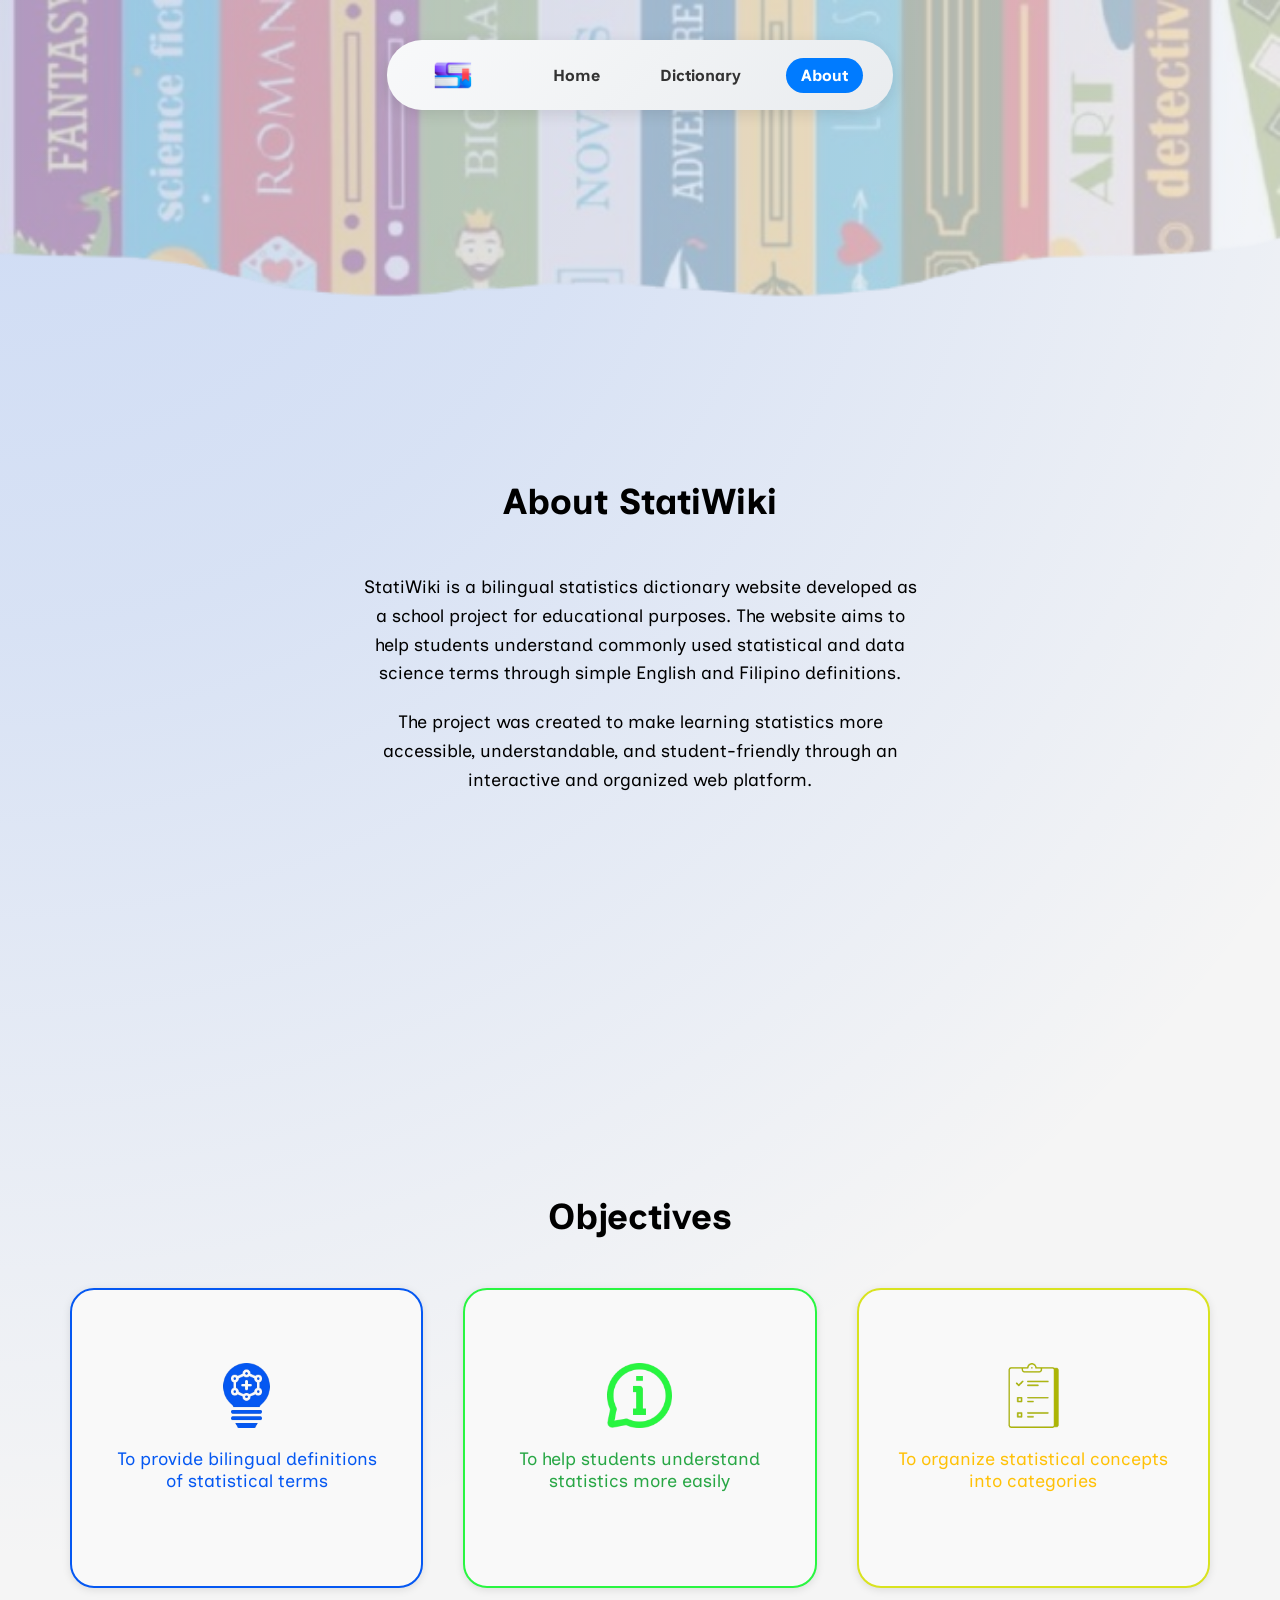
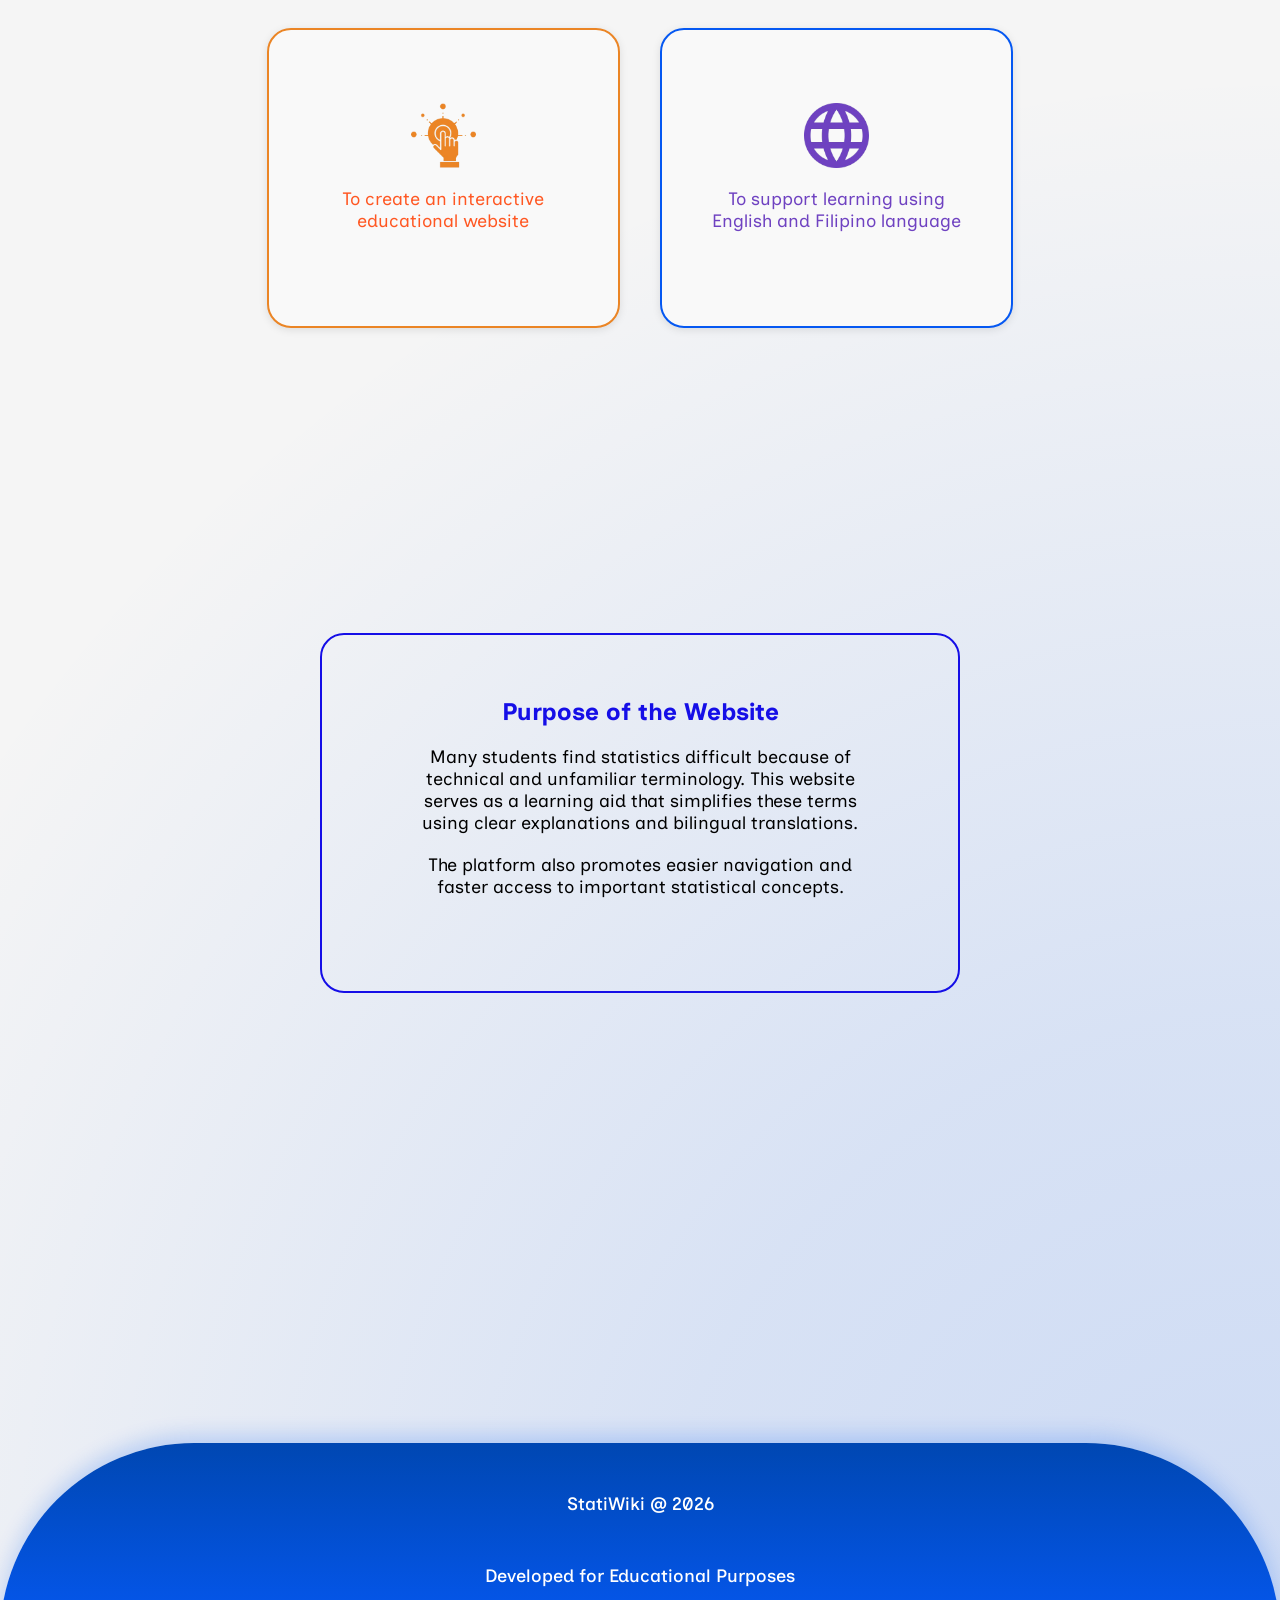
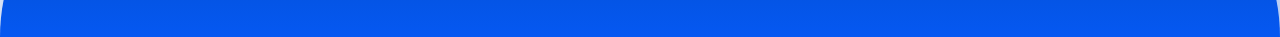
==== html/about.html @ cc62c798 "Update about page and home title to reflect 'StatiWiki'" ====
<!DOCTYPE html>
<html lang="en">
<head>
    <meta charset="UTF-8">
    <meta name="viewport" content="width=device-width, initial-scale=1.0">
    <title>Demo</title>
    <link rel="stylesheet" href="/css/style.css">
    <link href="https://fonts.googleapis.com/css2?family=Inclusive-sans:wght@300;400;500;600;700&display=swap" rel="stylesheet">
</head>
<body>
    <nav class="navbar">
        <img src="/images/logo.png" alt="Logo">

        <a href="home.html">Home</a>
        <a href="dictionary.html">Dictionary</a>
        <a href="about.html" class="active">About</a>
    </nav>
    
    <img id="books-bg" src="/images/books-bg.png" alt="bookdesign">
    <div class="about-demo">
        <h2>About StatiWiki</h2>
        <p>StatiWiki is a bilingual statistics dictionary website developed as a school project for educational purposes. The website aims to help students understand commonly used statistical and data science terms through simple English and Filipino definitions.</p>
        <p>The project was created to make learning statistics more accessible, understandable, and student-friendly through an interactive and organized web platform.</p>
    </div>
    <div class="objectives">
        <h2>Objectives</h2>
        <div class="containers">
            <div class="obj-cards" id="blue-card">
                <img src="/images/icons/icon1.png" alt="icon">
                <p>To provide bilingual definitions of statistical terms</p>
            </div>
            <div class="obj-cards" id="green-card">
                <img src="/images/icons/icon2.png" alt="icon">
                <p>To help students understand statistics more easily</p>
            </div>
            <div class="obj-cards" id="yellow-card">
                <img src="/images/icons/icon3.png" alt="icon">
                <p>To organize statistical concepts into categories</p>
            </div>
            <div class="obj-cards" id="orange-card">
                <img src="/images/icons/icon4.png" alt="icon">
                <p>To create an interactive educational website</p>
            </div>
            <div class="obj-cards" id="purple-card">
                <img src="/images/icons/icon5.png" alt="icon">
                <p>To support learning using English and Filipino language</p>
            </div>
        </div>
    </div>

    <div class="purpose-card">
        <h2>Purpose of the Website</h2>
        <p>Many students find statistics difficult because of <br>
           technical and unfamiliar terminology. This website <br>
           serves as a learning aid that simplifies these terms <br>
           using clear explanations and bilingual translations.</p>
        <p id="paragraph">The platform also promotes easier navigation and <br>
            faster access to important statistical concepts.</p>
    </div>

    <footer class="footer"> 
        <p>StatiWiki @ 2026</p>
        <p>Developed for Educational Purposes</p>
    </footer>
</body>
</html>
---- css/style.css ----
/* General Styles */
* {
  margin: 0;
  padding: 0;
  box-sizing: border-box;
}

body {
  font-family: 'Inclusive-sans', sans-serif;
  background-color: #f5f5f5;
  color: #333;
  min-height: 86vh;
  background-image:
      radial-gradient(circle at top left,
            rgba(5, 88, 242, 0.17) 0%,
            rgba(5, 88, 242, 0.12) 18%,
            transparent 45%),

      radial-gradient(circle at bottom right,
            rgba(5, 88, 242, 0.17) 0%,
            rgba(5, 88, 242, 0.12) 18%,
            transparent 45%);
  background-size: cover;
  background-repeat: no-repeat;
  background-position: center;
}

/* Scrollbar Styling */
::-webkit-scrollbar {
  width: 10px;
}

::-webkit-scrollbar-track {
  background: #f1f1f1;
}

::-webkit-scrollbar-thumb {
  background: linear-gradient(180deg, #0558F2 0%, #0047B2 100%);
  border-radius: 10px;
  transition: background 0.3s ease;
}

::-webkit-scrollbar-thumb:hover {
  background: linear-gradient(180deg, #0047B2 0%, #003399 100%);
}

/* Navigation */

/* Header */
h1 {
  text-align: center;
  margin: 30px 0;
  margin-top: 17vh;
  color: #333;
}

/* Filter Area */
.filterarea {
  display: flex;
  gap: 10px;
  justify-content: center;
  margin: 20px;
  flex-wrap: wrap;
}

.filterarea select,
.filterarea input {
  padding: 14px 18px;
  border: 1px solid #ddd;
  border-radius: 24px;
  border-color: #007bff;
  font-size: 16px;
  width: 250px;
  transition: all 0.3s ease;
}

.filterarea input:focus,
.filterarea select:focus {
  outline: none;
  border-color: #007bff;
  box-shadow: 0 0 0 3px rgba(0, 123, 255, 0.25);
}

.filterarea select {
  appearance: none;
  background-image: url("data:image/svg+xml;charset=UTF-8,%3csvg xmlns='http://www.w3.org/2000/svg' viewBox='0 0 24 24' fill='none' stroke='%23007bff' stroke-width='2'%3e%3cpolyline points='6 9 12 15 18 9'%3e%3c/polyline%3e%3c/svg%3e");
  background-repeat: no-repeat;
  background-position: right 12px center;
  background-size: 16px;
  padding-right: 38px;
}

.filterarea select option {
  padding: 10px 15px;
  margin: 5px 0;
  background-color: white;
  color: #333;
  font-size: 16px;
  border: none;
}

.filterarea select option:checked {
  background: linear-gradient(#007bff, #007bff);
  background-color: #007bff;
  color: white;
  font-weight: 600;
}

.filterarea input.search {
  width: 250px;
}

/* Dictionary Container */
#dictionary-container {
  display: grid;
  grid-template-columns: repeat(auto-fill, minmax(250px, 1fr));
  gap: 20px;
  padding: 30px;
  max-width: 1200px;
  margin: 0 auto;
}

/* Card Styles */
.card {
  background-color: rgba(37, 100, 235, 0.2);
  padding: 35px;
  border-radius: 24px;
  box-shadow: 0 2px 8px rgba(0, 0, 0, 0.1);
  text-decoration: none;
  color: inherit;
  transition: transform 0.3s, box-shadow 0.3s;
  cursor: pointer;
}

.card:hover {
  transform: translateY(-5px);
  border-color: #007bff;
  box-shadow: 0 4px 12px rgba(5, 88, 242, 0.763);
}

.card h2 {
  color: #0a53f1;
  font-size: 18px;
  margin-bottom: 10px;
}

.card p {
  color: #000000;
  font-size: 14px;
  font-style: italic;
}

/* Pagination */
#pagination-container {
  display: flex;
  justify-content: center;
  padding: 0 20px;
}

.pagination {
  display: flex;
  gap: 8px;
  flex-wrap: wrap;
  justify-content: center;
  margin: 40px 0;
}

.pagination button {
  padding: 12px 16px;
  border: 2px solid #0558F2;
  background-color: white;
  color: #0558F2;
  border-radius: 100px;
  cursor: pointer;
  font-size: 15px;
  font-weight: 600;
  transition: all 0.3s ease;
  min-width: 44px;
  text-align: center;
  box-shadow: 0 2px 4px rgba(5, 88, 242, 0.1);
}

.pagination button:hover:not(:disabled) {
  background: linear-gradient(135deg, #0558F2 0%, #0047B2 100%);
  color: white;
  border-color: #0047B2;
  transform: translateY(-2px);
  box-shadow: 0 4px 12px rgba(5, 88, 242, 0.3);
}

.pagination button:disabled {
  color: #ccc;
  cursor: not-allowed;
  background-color: #f0f0f0;
  border-color: #ddd;
  box-shadow: none;
}

.pagination button.active {
  background: linear-gradient(135deg, #0558F2 0%, #0047B2 100%);
  color: white;
  border-color: #0047B2;
  font-weight: 700;
  box-shadow: 0 6px 16px rgba(5, 88, 242, 0.4);
}

/* Details Container */

#detail-container {
  max-width: 800px;
  margin: 30px auto;
  padding: 30px;
  background-color: white;
  border-radius: 18px;
  box-shadow: 0 2px 8px rgba(0, 0, 0, 0.1);
  border: 1px solid rgba(5, 88, 242, 0.1);
  transition: all 0.3s ease;
  margin-top: 17vh;
}

#detail-container:hover {
  box-shadow: 0 8px 24px rgba(0, 0, 0, 0.12);
  border-color: rgb(5, 88, 242);
}

#detail-container a {
    color: #070707;
    text-decoration: none;
    font-weight: 600;
    transition: all 0.3s;
    margin-bottom: 12px;
    display: inline-block;
}

#detail-container a:hover {
  color: #003d99;
  text-decoration: underline;
}

#detail-container h1 {
  color: #0558F2;
  margin-bottom: 10px;
  margin-top: 15px;
  font-size: 28px;
  font-weight: 700;
}

#detail-container #filipino {
  color: #666;
  font-size: 18px;
  margin-bottom: 20px;
  text-align: center;
  font-style: italic;
  padding: 12px;
  background-color: rgba(5, 88, 242, 0.05);
  border-radius: 12px;
}

#detail-container .category {
  display: inline-block;
  background: linear-gradient(135deg, rgba(5, 88, 242, 0.2) 0%, rgba(5, 88, 242, 0.1) 100%);
  color: #0558F2;
  padding: 12px 24px;
  border-radius: 20px;
  font-size: 14px;
  margin-bottom: 0px;
  margin-top: 24px;
  font-weight: 600;
  border: 1px solid rgba(5, 88, 242, 0.2);
  transition: all 0.3s ease;
}

#detail-container .category:hover {
  cursor: default;
  transform: translateY(-3px);
  background: linear-gradient(135deg, rgba(5, 88, 242, 0.3) 0%, rgba(5, 88, 242, 0.2) 100%);
  box-shadow: 0 4px 12px rgba(5, 88, 242, 0.15);
}

#detail-container section {
  margin: 30px 0;
  padding: 20px 0;
  border-bottom: 1px solid rgba(5, 88, 242, 0.1);
}

#detail-container section:last-child {
  border-bottom: none;
}

#detail-container section h3 {
  color: #0f0f0f;
  margin-bottom: 15px;
  font-size: 24px;
  font-weight: 700;
}

#detail-container section h3 .english {
  font-style: italic;
  color: #0b0b0b;
  font-size: 0.9em;
}

#detail-container section p,
#detail-container section li {
  line-height: 3.0;
  color: #000000;
}

#detail-container section img {
  max-width: 100%;
  height: auto;
  margin-top: 15px;
  margin-bottom: 15px;
  border-radius: 12px;
}

#detail-container section ol {
  padding-left: 20px;
  margin-bottom: 15px;
}

#detail-container section ol li {
  margin-bottom: 8px;
}

#detail-container section ul {
  padding-left: 20px;
  margin-bottom: 15px;
}

#detail-container section ul li {
  margin-bottom: 8px;
}

#detail-container code {
  background-color: #f4f4f4;
  padding: 2px 6px;
  border-radius: 3px;
  font-family: 'Courier New', monospace;
}

/* Details Header */
header {
  max-width: 800px;
  margin: 20px auto;
  padding: 0 20px;
}

header a {
  color: #007bff;
  text-decoration: none;
  font-weight: 500;
  transition: color 0.3s;
}

header a:hover {
  color: #0056b3;
}

/* Home Page */
.home-container {
  display: flex;
  align-items: center;
  justify-content: space-between;
  padding: 40px 60px;
  gap: 40px;
  margin-top: 14vh;
}

.textarea {
  flex: 1;
  display: flex;
  flex-direction: column;
  justify-content: center;
  align-items: flex-start;
  text-align: left;
}

.imagearea {
  flex: 1;
  display: flex;
  align-items: center;
  justify-content: center;
}

.navbar {
  display: flex;
  align-items: center;
  justify-content: center;
  gap: 30px;
  padding: 15px 30px;
  background: linear-gradient(135deg, #f8f9fa 0%, #e9ecef 100%);
  border-radius: 50px;
  margin: 20px auto;
  max-width: fit-content;
  box-shadow: 0 4px 15px rgba(0, 0, 0, 0.1);
  position: fixed;
  top: 20px;
  left: 50%;
  transform: translateX(-50%);
  z-index: 1000;
}

.navbar img {
  height: 40px;
  width: auto;
  order: -1;
  margin-right: 20px;
}

.navbar a {
  text-decoration: none;
  color: #333;
  font-weight: 700;
  transition: color 0.3s;
  padding: 8px 15px;
  border-radius: 20px;
}

.navbar a:hover {
  color: #007bff;
  background-color: rgba(0, 123, 255, 0.1);
}

.navbar a.active {
  color: white;
  background-color: #007bff;
  font-weight: 700;
}

.home-navbar {
  width: 100%;
  max-width: 100% !important;
  justify-content: center;
  gap: 50px;
  padding: 25px 60px;
  margin: 0 !important;
  background: linear-gradient(180deg, #0558F2 0%, #0047B2 100%);
  border-radius: 0 0 500px 500px;
  box-shadow: 0 8px 20px rgba(5, 88, 242, 0.2);
  position: fixed;
  top: 0;
  z-index: 1000;
}

.home-navbar a {
  color: white;
  font-weight: 700;
  font-size: 18px;
  padding: 12px 20px;
}

.home-navbar img {
  position: absolute;
  left: 60px;
  height: 40px;
  width: auto;
}

.home-navbar a:hover {
  color: white;
  background-color: rgba(255, 255, 255, 0.2);
}

.home-navbar a.active {
  color: white;
  background-color: rgba(255, 255, 255, 0.3);
}

.home-navbar .demo-title {
  margin-left: auto;
  position: absolute;
  right: 60px;
  color: white;
  background-color: rgba(255, 255, 255, 0.2);
}

.demo-title {
  margin-left: auto;
  font-weight: 600;
  color: #0558F2;
  font-size: 16px;
  padding: 8px 20px;
  background-color: rgba(5, 88, 242, 0.1);
  border-radius: 20px;
}
 
.learnmore {
  padding: 15px 45px;
  background: linear-gradient(135deg, #0558F2 0%, #03338C 100%);
  color: white;
  font-size: 16px;
  font-weight: 600;
  border: none;
  border-radius: 12px;
  cursor: pointer;
  transition: all 0.3s ease;
  margin-top: 20px;
  box-shadow: 0 4px 15px rgba(5, 88, 242, 0.3);
}

.learnmore:hover {
  background: linear-gradient(135deg, #03338C 0%, #0558F2 100%);
  transform: translateY(-2px);
  box-shadow: 0 6px 20px rgba(5, 88, 242, 0.4);
}

.learnmore:active {
  transform: translateY(0);
}

.imagearea img {
  max-width: 700px;
  width: 100%;
  height: auto;
}

.textarea {
  max-width: 800px;
  margin-left: 130px;
}

.textarea h1 {
  font-size: 52px;
  color: #000000;
  margin-bottom: 15px;
  text-align: left;
  margin-top: 15px;
}

.textarea h5 {
  color: #000000;
  font-size: 24px;
  margin-top: 150px;
  margin-bottom: 20px;
}

.textarea p {
  color: #000000;
  font-size: 18px;
  max-width: 100%;
  text-align: left;
  margin-bottom: 20px;
  line-height: 1.6;
  letter-spacing: 6%;
}

#books-bg {
  position: absolute;
  top: 0;
  left: 0;
  width: 100%;
  height: auto;
  z-index: -1;
  opacity: 0.3;
}

.about-demo {
  max-width: 800px;
  margin: 0px auto;
  padding: 120px;
  margin-top: 40vh;
}

.about-demo h2 {
    color: #000000;
    margin-bottom: 50px;
    text-align: center;
    font-size: 36px;
}

.about-demo p {
    color: #000000;
    font-size: 18px;
    max-width: 100%;
    text-align: center;
    margin-bottom: 20px;
    line-height: 1.6;
    letter-spacing: 4%;
}

.objectives {
    max-width: 1200px;
    margin: 0px auto;
    margin-top: 20vh;
    padding: 80px 30px;
}

.objectives h2 {
    color: #000000;
    margin-bottom: 50px;
    text-align: center;
    font-size: 36px;
}

.objectives .containers {
    display: grid;
    grid-template-columns: repeat(6, 1fr);
    gap: 40px;
    width: 100%;
    max-width: 1200px;
    margin: 0 auto;
}

#blue-card {
  grid-column: 1 / 3;
}

#green-card {
  grid-column: 3 / 5;
}

#yellow-card {
  grid-column: 5 / 7;
}

#orange-card {
  grid-column: 2 / 4;
}

#purple-card {
  grid-column: 4 / 6;
}

.obj-cards {
    display: flex;
    flex-direction: column;
    align-items: center;
    justify-content: center;
    box-sizing: border-box;
    padding: 50px 35px;
    background-color: #f9f9f9;
    border-radius: 24px;
    box-shadow: 0 2px 8px rgba(0, 0, 0, 0.1);
    min-height: 300px;
}

#orange-card, #purple-card {
  display: flex;
  flex-direction: column;
  justify-content: center;
  align-items: center;
}

.obj-cards img {
    width: 65px;
    height: auto;
    margin-bottom: 20px;
}

.obj-cards p {
    color: #000000;
    font-size: 18px;
    max-width: 100%;
    text-align: center;
    margin-bottom: 20px;
}

#blue-card {
    color: #0558F2;
    border: 2px solid #0558F2;
    flex: 1;
    min-width: 250px;
    transition: all 0.3s ease;
}

#blue-card:hover {
    border-color: #055fe8;
    box-shadow: 0 4px 12px rgba(5, 88, 242, 0.763);
    transform: translateY(-5px);
}

#blue-card p {
    color: #0558F2;
}

#green-card {
    color: #29F641;
    border: 2px solid #29F641;
    flex: 1;
    min-width: 250px;
    transition: all 0.3s ease;
}

#green-card:hover {
    border-color: #07d11f;
    box-shadow: 0 4px 12px rgba(40, 167, 69, 0.763);
    transform: translateY(-5px);
}

#green-card p {
    color: #28a745;
}

#yellow-card {
    color: #adb605;
    border: 2px solid #D9E31F;
    flex: 1;
    min-width: 250px;
    transition: all 0.3s ease;
}

#yellow-card:hover {
    border-color: #e3e706;
    box-shadow: 0 4px 12px rgba(255, 193, 7, 0.763);
    transform: translateY(-5px);
}

#yellow-card p {
    color: #ffc107;
}

#orange-card {
    color: #EB8525;
    border: 2px solid #EB8525;
    flex: 1;
    min-width: 250px;
    transition: all 0.3s ease;
}

#orange-card:hover {
    border-color: #ff784e;
    box-shadow: 0 4px 12px rgba(255, 87, 34, 0.763);
    transform: translateY(-5px);
}

#orange-card p {
    color: #ff5722;
}

#purple-card {
    color: #6f42c1;
    border: 2px solid #0558F2;
    flex: 1;
    min-width: 250px;
    transition: all 0.3s ease;
}

#purple-card:hover {
    border-color: #7f53c1;
    box-shadow: 0 4px 12px rgba(111, 66, 193, 0.763);
    transform: translateY(-5px);
}

#purple-card p {
    color: #6f42c1;
}

.purpose-card {
    color: #000000;
    border: 2px solid #150ee7;
    transition: all 0.3s ease;
    border-radius: 24px;
    display: flex;
    flex-direction: column;
    justify-content: center;
    align-items: center;
    min-height: 40vh;
    width: 700px;
    max-width: 50%;
    margin: 25vh auto;
}

.purpose-card:hover {
    border-color: #0047B2;
    box-shadow: 0 8px 24px rgba(21, 14, 231, 0.3);
    transform: translateY(-5px);
}

.purpose-card h2 {
    color: #150ee7;
    font-size: 24px;
    margin: 20px auto;
    letter-spacing: 3%;
}

.purpose-card p {
    color: #000000;
    font-size: 18px;
    max-width: 100%;
    text-align: center;
    margin-bottom: 20px;
    letter-spacing: 2%;
}

.purpose-card #paragraph {
  margin-bottom: 50px;
}

.footer {
  display: flex;
  align-items: center;
  justify-content: center;
  flex-direction: column;
  gap: 50px;
  padding: 50px 60px;
  background: linear-gradient(180deg, #0047B2 0%, #0558F2 100%);
  border-radius: 500px 500px 0 0;
  box-shadow: 0 -8px 20px rgba(5, 88, 242, 0.2);
  position: relative;
  width: 100%;
  margin-top: 50vh;
}

.footer p {
  font-size: 18px;
  color: #fff;
  font-weight: 500;
  margin: 0;
}

/* Responsive Design */
@media (max-width: 768px) {
  #dictionary-container {
    grid-template-columns: repeat(auto-fill, minmax(150px, 1fr));
    gap: 15px;
    padding: 15px;
  }

  #home-nav {
    flex-direction: column;
    gap: 10px;
    margin: 10px auto;
  }

  #home-nav a:nth-last-child(1) {
    margin-left: 0;
  }

  .filterarea {
    flex-direction: column;
    padding: 0 15px;
  }

  .filterarea select,
  .filterarea input.search {
    min-width: 100%;
  }

  #details-container {
    margin: 15px;
    padding: 15px;
  }

  .textarea {
    max-width: 100% !important;
    grid-column: 1 / -1;
    text-align: left;
  }

  .imagearea {
    max-width: 100% !important;
    grid-column: 1 / -1;
  }

  .textarea h1 {
    font-size: 24px;
  }

  .pagination button {
    padding: 8px 12px;
    font-size: 12px;
  }

  /* Home Page Mobile */
  .home-container {
    flex-direction: column;
    padding: 20px;
    gap: 20px;
    margin-top: 20vh;
  }

  .textarea {
    margin-left: 0 !important;
    max-width: 100%;
  }

  .textarea h5 {
    margin-top: 20px;
    font-size: 18px;
  }

  .textarea h1 {
    font-size: 28px;
    margin-top: 10px;
  }

  .textarea p {
    font-size: 14px;
  }

  .imagearea img {
    max-width: 100%;
  }

  /* Navbar Mobile */
  .navbar {
    position: fixed;
    width: 90%;
    gap: 10px;
    padding: 10px 15px;
    border-radius: 30px;
    font-size: 12px;
  }

  .navbar a {
    padding: 6px 10px;
    font-size: 12px;
  }

  .navbar img {
    height: 30px;
    margin-right: 10px;
  }

  .home-navbar {
    gap: 20px;
    padding: 15px 30px;
    border-radius: 0 0 300px 300px;
  }

  .home-navbar a {
    font-size: 14px;
    padding: 8px 15px;
  }

  .home-navbar img {
    height: 30px;
    left: 30px;
  }

  .home-navbar .demo-title {
    right: 30px;
    font-size: 12px;
    padding: 6px 12px;
  }

  /* Details Page Mobile */
  #detail-container {
    max-width: 90%;
    padding: 15px;
    margin: 20vh auto 30px;
  }

  #detail-container h1 {
    font-size: 20px;
  }

  #detail-container section h3 {
    font-size: 18px;
  }

  #detail-container section p,
  #detail-container section li {
    font-size: 14px;
    line-height: 1.8;
  }

  /* Objectives Mobile */
  .objectives {
    padding: 40px 15px;
    margin-top: 10vh;
  }

  .objectives h2 {
    font-size: 24px;
    margin-bottom: 30px;
  }

  .objectives .containers {
    grid-template-columns: 1fr;
    gap: 20px;
    max-width: 100%;
  }

  #blue-card,
  #green-card,
  #yellow-card,
  #orange-card,
  #purple-card {
    grid-column: auto;
  }

  .obj-cards {
    padding: 30px 20px;
    min-height: auto;
  }

  /* Purpose Card Mobile */
  .purpose-card {
    width: 90%;
    max-width: 100%;
    min-height: 30vh;
    margin: 20vh auto;
    padding: 20px;
  }

  .purpose-card h2 {
    font-size: 18px;
  }

  .purpose-card p {
    font-size: 14px;
  }

  /* Footer Mobile */
  .footer {
    padding: 30px 20px;
    gap: 20px;
    margin-top: 30vh;
  }

  .footer p {
    font-size: 14px;
    margin: 0;
  }

  /* About Page Mobile */
  .about-demo {
    padding: 40px 15px;
    margin-top: 15vh;
  }

  .about-demo h2 {
    font-size: 24px;
  }

  .about-demo p {
    font-size: 14px;
  }

  #books-bg {
    opacity: 0.1;
  }

  h1 {
    margin-top: 12vh;
    font-size: 24px;
  }

  .learnmore {
    padding: 12px 30px;
    font-size: 14px;
  }
}

/* Tablet Landscape and Medium Screens (768px - 1024px) */
@media (min-width: 769px) and (max-width: 1024px) {
  #dictionary-container {
    grid-template-columns: repeat(auto-fill, minmax(200px, 1fr));
    gap: 20px;
    padding: 25px;
  }

  .card {
    padding: 25px;
  }

  .home-container {
    padding: 30px 40px;
    gap: 30px;
    flex-direction: column;
    align-items: center;
  }

  .textarea {
    max-width: 100%;
    margin-left: 0;
  }

  .textarea h1 {
    font-size: 36px;
  }

  .textarea p {
    font-size: 16px;
  }

  .imagearea img {
    max-width: 500px;
  }

  .navbar {
    width: auto;
    gap: 20px;
    padding: 12px 25px;
  }

  .navbar a {
    font-size: 14px;
    padding: 8px 12px;
  }

  .home-navbar {
    gap: 40px;
    padding: 20px 50px;
  }

  .home-navbar a {
    font-size: 16px;
  }

  h1 {
    font-size: 32px;
    margin-top: 12vh;
  }

  #detail-container {
    max-width: 90%;
    padding: 25px;
    margin: 15vh auto 30px;
  }

  .objectives {
    padding: 60px 25px;
    margin-top: 15vh;
  }

  .objectives h2 {
    font-size: 32px;
  }

  .objectives .containers {
    grid-template-columns: repeat(2, 1fr);
  }

  .purpose-card {
    width: 80%;
    min-height: 45vh;
    margin: 20vh auto;
  }

  .filterarea {
    gap: 15px;
  }

  .filterarea select,
  .filterarea input {
    width: 220px;
  }
}

/* Small Tablets and Large Phones (600px - 768px) */
@media (min-width: 481px) and (max-width: 768px) {
  #dictionary-container {
    grid-template-columns: repeat(auto-fill, minmax(180px, 1fr));
    gap: 15px;
    padding: 20px;
  }

  .card {
    padding: 25px;
  }

  .card h2 {
    font-size: 16px;
  }

  .card p {
    font-size: 13px;
  }

  .home-container {
    padding: 25px 30px;
    gap: 20px;
    flex-direction: column;
    margin-top: 15vh;
  }

  .textarea h1 {
    font-size: 32px;
  }

  .textarea h5 {
    font-size: 20px;
    margin-top: 60px;
  }

  .textarea p {
    font-size: 15px;
  }

  .imagearea img {
    max-width: 100%;
  }

  .navbar {
    width: 85%;
    gap: 15px;
    padding: 10px 15px;
  }

  .navbar a {
    font-size: 13px;
    padding: 7px 11px;
  }

  .home-navbar {
    gap: 30px;
    padding: 18px 40px;
  }

  .home-navbar a {
    font-size: 15px;
    padding: 9px 15px;
  }

  h1 {
    font-size: 28px;
    margin-top: 13vh;
  }

  #detail-container {
    max-width: 90%;
    padding: 20px;
    margin: 18vh auto 25px;
  }

  #detail-container h1 {
    font-size: 22px;
  }

  #detail-container section h3 {
    font-size: 19px;
  }

  .objectives {
    padding: 50px 20px;
    margin-top: 12vh;
  }

  .objectives h2 {
    font-size: 28px;
    margin-bottom: 25px;
  }

  .objectives .containers {
    grid-template-columns: 1fr;
    gap: 18px;
  }

  .obj-cards {
    padding: 35px 25px;
  }

  .purpose-card {
    width: 85%;
    min-height: 35vh;
    margin: 18vh auto;
    padding: 20px;
  }

  .purpose-card h2 {
    font-size: 20px;
  }

  .filterarea {
    flex-direction: column;
    gap: 12px;
    padding: 0 15px;
  }

  .filterarea select,
  .filterarea input {
    width: 100%;
  }
}

/* Extra Small Phones (max-width: 480px) */
@media (max-width: 480px) {
  #dictionary-container {
    grid-template-columns: 1fr;
    gap: 12px;
    padding: 12px;
  }

  .card {
    padding: 20px;
  }

  .card h2 {
    font-size: 15px;
  }

  .card p {
    font-size: 12px;
  }

  .home-container {
    padding: 15px 15px;
    gap: 15px;
    flex-direction: column;
    margin-top: 20vh;
  }

  .textarea {
    margin-left: 0;
  }

  .textarea h5 {
    margin-top: 40px;
    font-size: 16px;
  }

  .textarea h1 {
    font-size: 24px;
    margin-top: 10px;
    line-height: 1.4;
  }

  .textarea p {
    font-size: 13px;
    line-height: 1.5;
  }

  .imagearea img {
    max-width: 100%;
  }

  .navbar {
    width: 95%;
    gap: 8px;
    padding: 8px 10px;
    border-radius: 20px;
    top: 10px;
  }

  .navbar img {
    height: 25px;
    margin-right: 5px;
  }

  .navbar a {
    padding: 5px 8px;
    font-size: 11px;
    border-radius: 15px;
  }

  .home-navbar {
    gap: 15px;
    padding: 12px 20px;
    border-radius: 0 0 200px 200px;
  }

  .home-navbar a {
    font-size: 12px;
    padding: 7px 12px;
  }

  .home-navbar img {
    height: 25px;
    left: 20px;
  }

  .home-navbar .demo-title {
    right: 20px;
    font-size: 10px;
    padding: 5px 10px;
  }

  h1 {
    font-size: 20px;
    margin-top: 15vh;
  }

  #detail-container {
    max-width: 95%;
    padding: 12px;
    margin: 22vh auto 20px;
  }

  #detail-container h1 {
    font-size: 18px;
  }

  #detail-container section h3 {
    font-size: 16px;
  }

  #detail-container section p,
  #detail-container section li {
    font-size: 12px;
    line-height: 1.6;
  }

  .objectives {
    padding: 30px 12px;
    margin-top: 8vh;
  }

  .objectives h2 {
    font-size: 22px;
    margin-bottom: 20px;
  }

  .objectives .containers {
    grid-template-columns: 1fr;
    gap: 15px;
    max-width: 100%;
  }

  .obj-cards {
    padding: 25px 15px;
    min-height: auto;
  }

  .obj-cards img {
    width: 50px;
  }

  .obj-cards p {
    font-size: 13px;
  }

  .purpose-card {
    width: 95%;
    max-width: 100%;
    min-height: 40vh;
    margin: 15vh auto 20px;
    padding: 15px;
  }

  .purpose-card h2 {
    font-size: 16px;
    margin: 10px auto;
  }

  .purpose-card p {
    font-size: 12px;
    margin-bottom: 15px;
  }

  .footer {
    padding: 20px 15px;
    gap: 15px;
    margin-top: 20vh;
  }

  .footer p {
    font-size: 12px;
  }

  .about-demo {
    padding: 30px 12px;
    margin-top: 20vh;
  }

  .about-demo h2 {
    font-size: 20px;
  }

  .about-demo p {
    font-size: 12px;
  }

  .learnmore {
    padding: 10px 25px;
    font-size: 12px;
    margin-top: 15px;
  }

  .filterarea {
    flex-direction: column;
    gap: 10px;
    padding: 0 10px;
    margin: 10px 0;
  }

  .filterarea select,
  .filterarea input {
    width: 100%;
    padding: 12px 15px;
    font-size: 14px;
  }

  #books-bg {
    opacity: 0.05;
  }
}
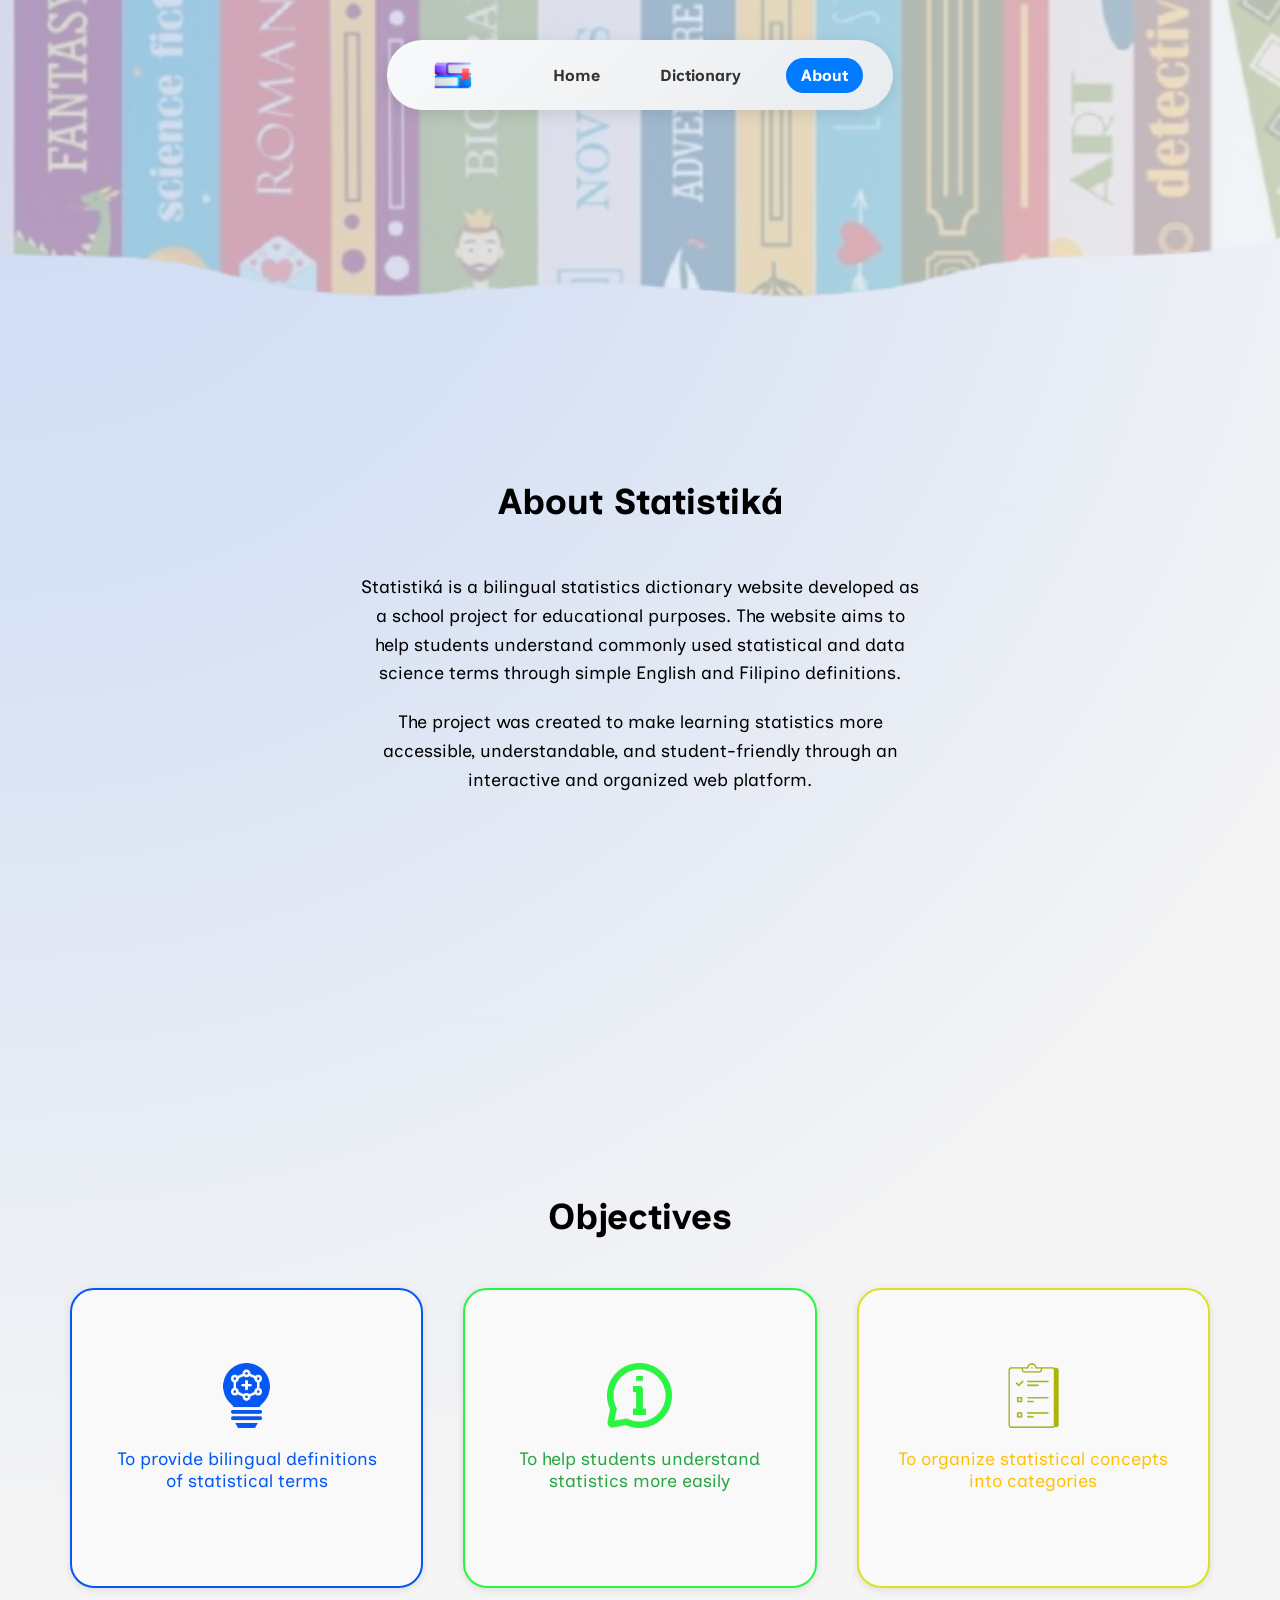
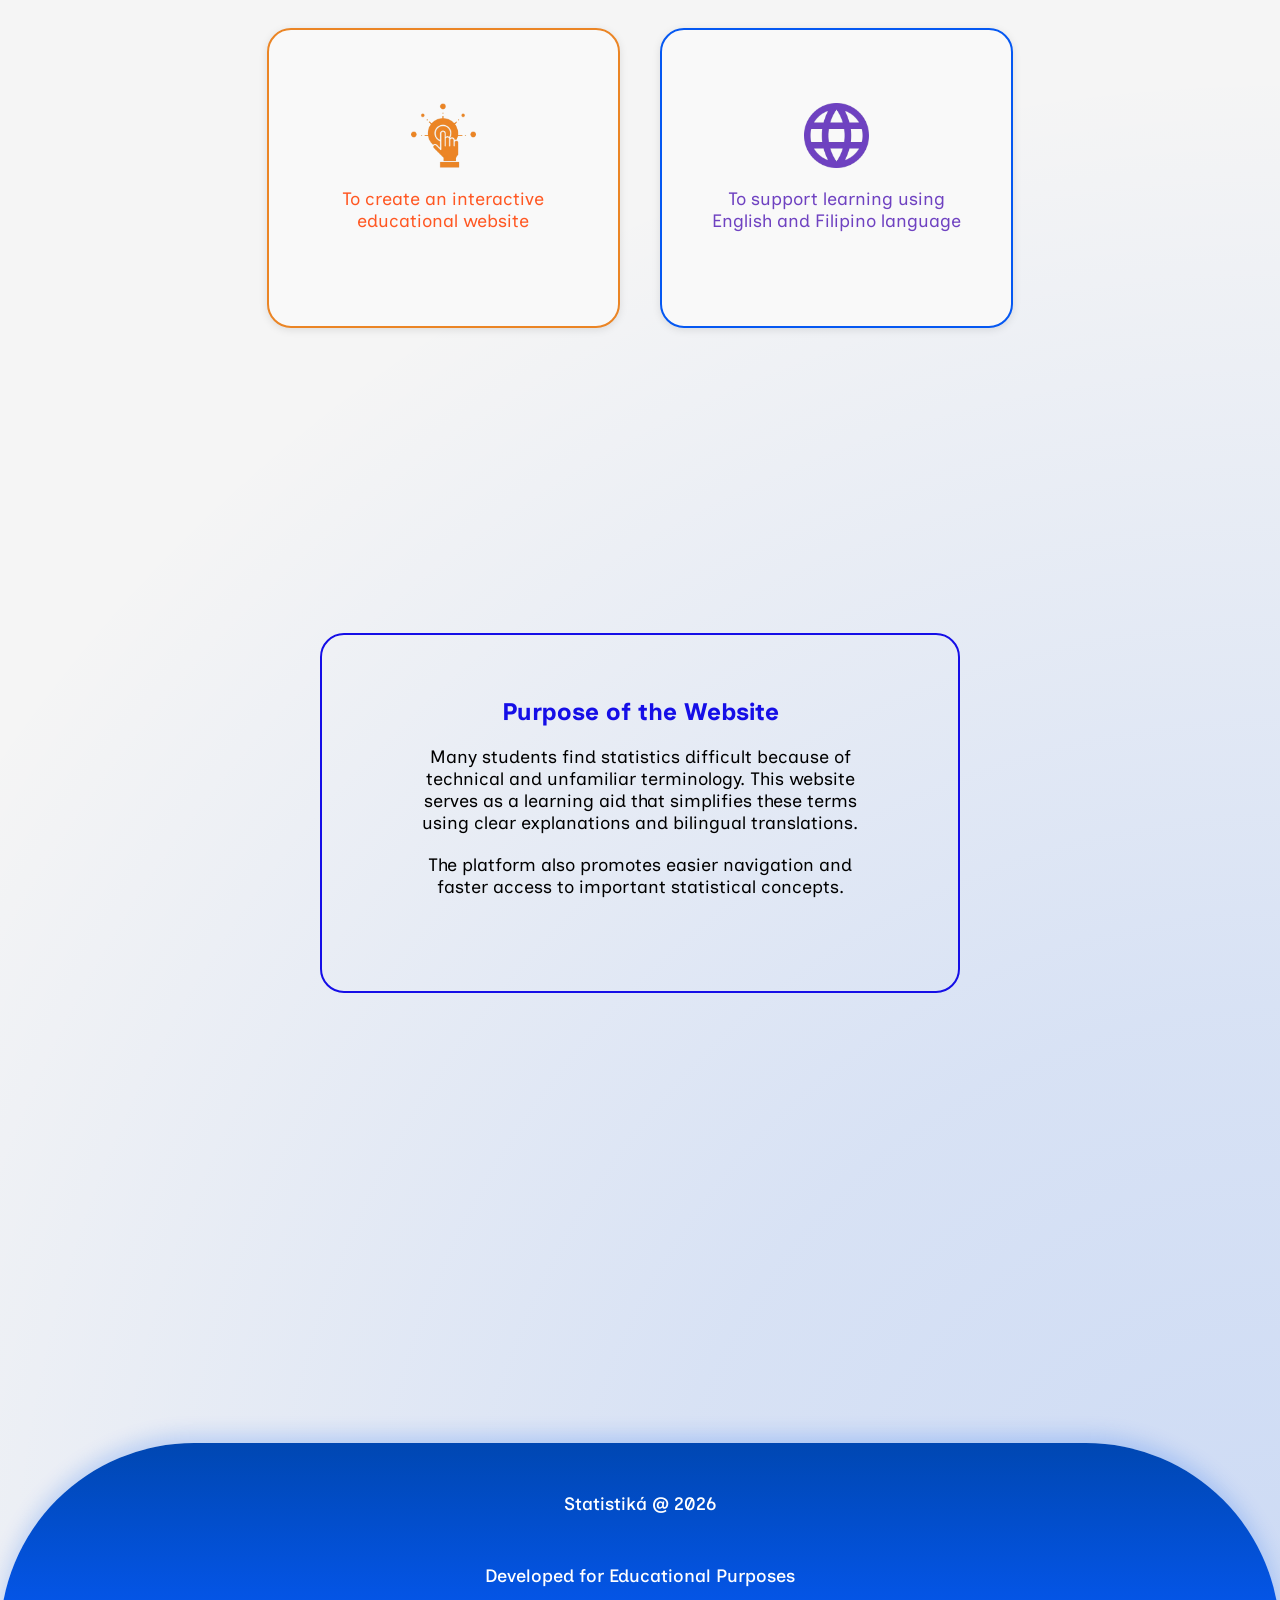
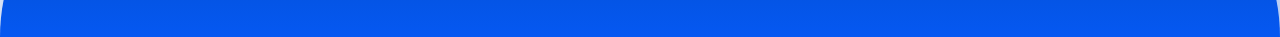
==== commit 95d00dce: "Update references from 'StatiWiki' to 'Statistiká' in about and home pages" ====
--- a/html/about.html
+++ b/html/about.html
@@ -18,8 +18,8 @@
     
     <img id="books-bg" src="/images/books-bg.png" alt="bookdesign">
     <div class="about-demo">
-        <h2>About StatiWiki</h2>
-        <p>StatiWiki is a bilingual statistics dictionary website developed as a school project for educational purposes. The website aims to help students understand commonly used statistical and data science terms through simple English and Filipino definitions.</p>
+        <h2>About Statistiká</h2>
+        <p>Statistiká is a bilingual statistics dictionary website developed as a school project for educational purposes. The website aims to help students understand commonly used statistical and data science terms through simple English and Filipino definitions.</p>
         <p>The project was created to make learning statistics more accessible, understandable, and student-friendly through an interactive and organized web platform.</p>
     </div>
     <div class="objectives">
@@ -59,7 +59,7 @@
     </div>
 
     <footer class="footer"> 
-        <p>StatiWiki @ 2026</p>
+        <p>Statistiká @ 2026</p>
         <p>Developed for Educational Purposes</p>
     </footer>
 </body>
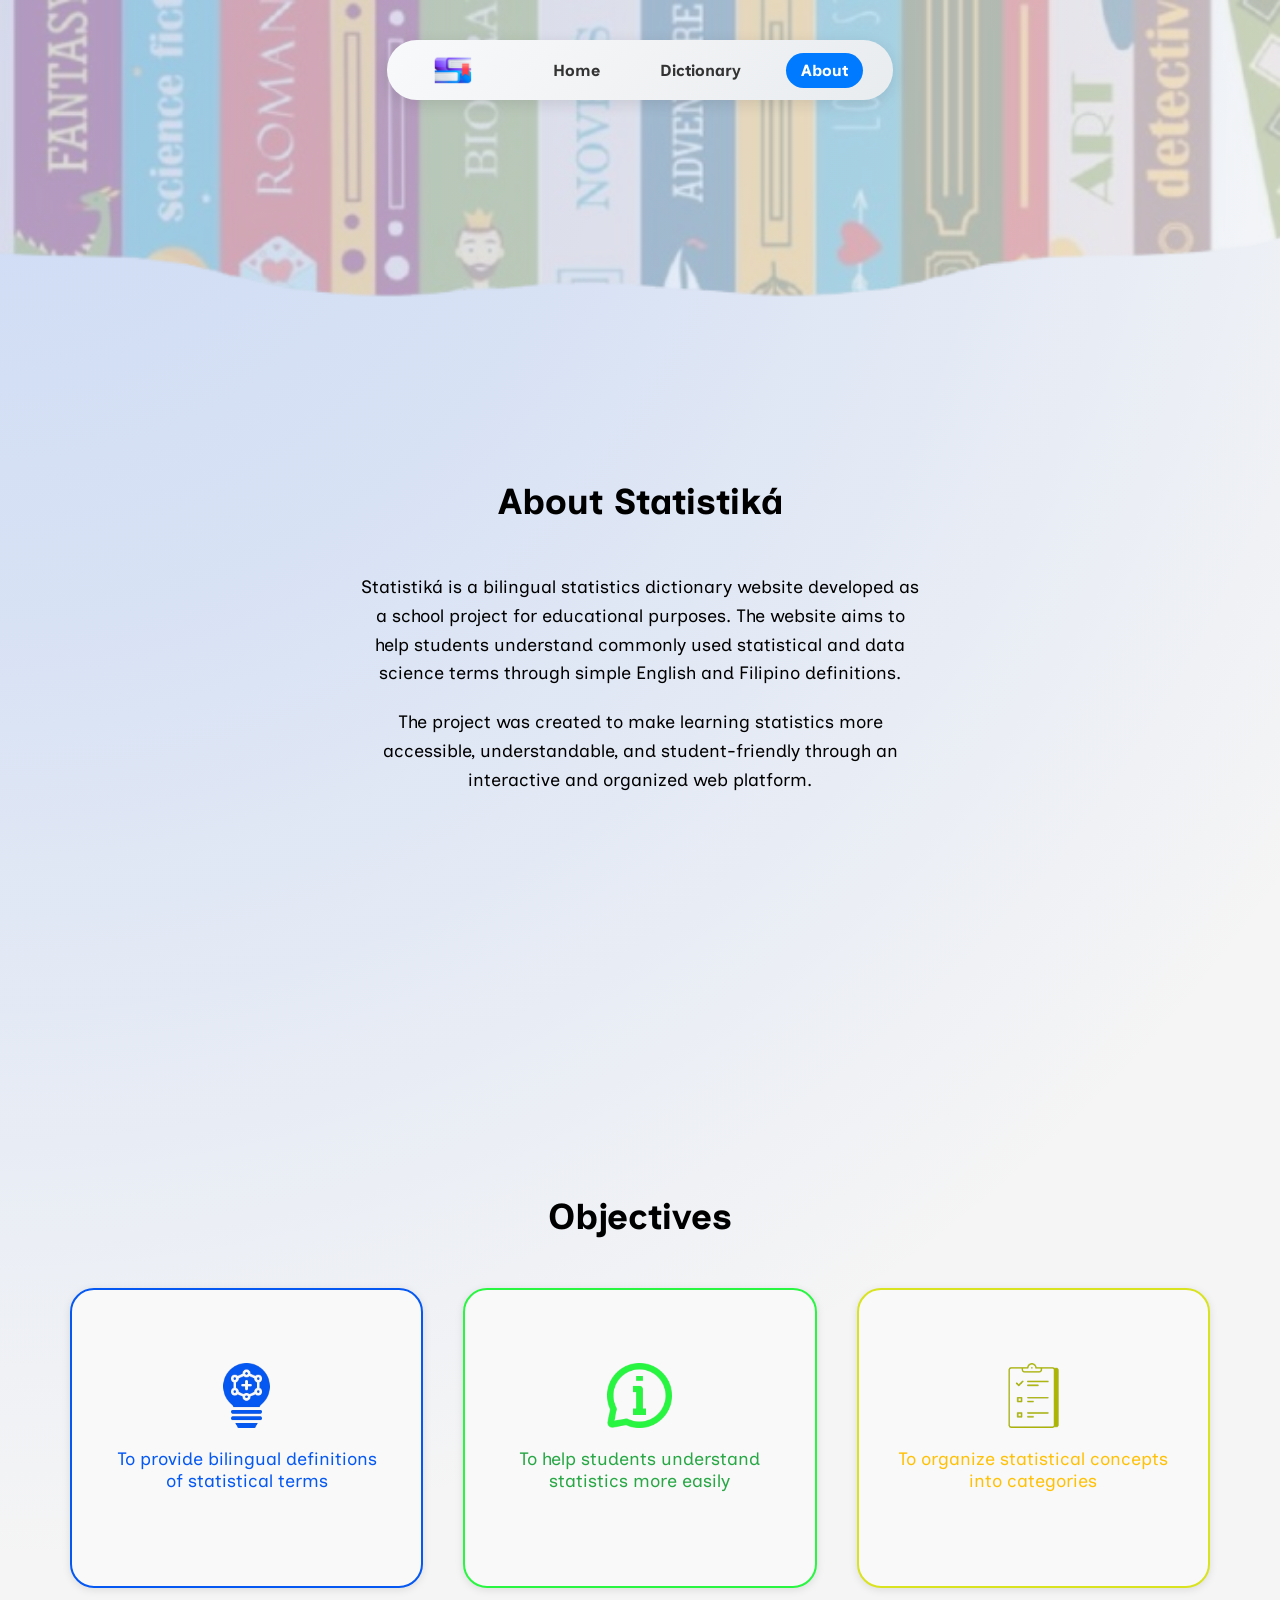
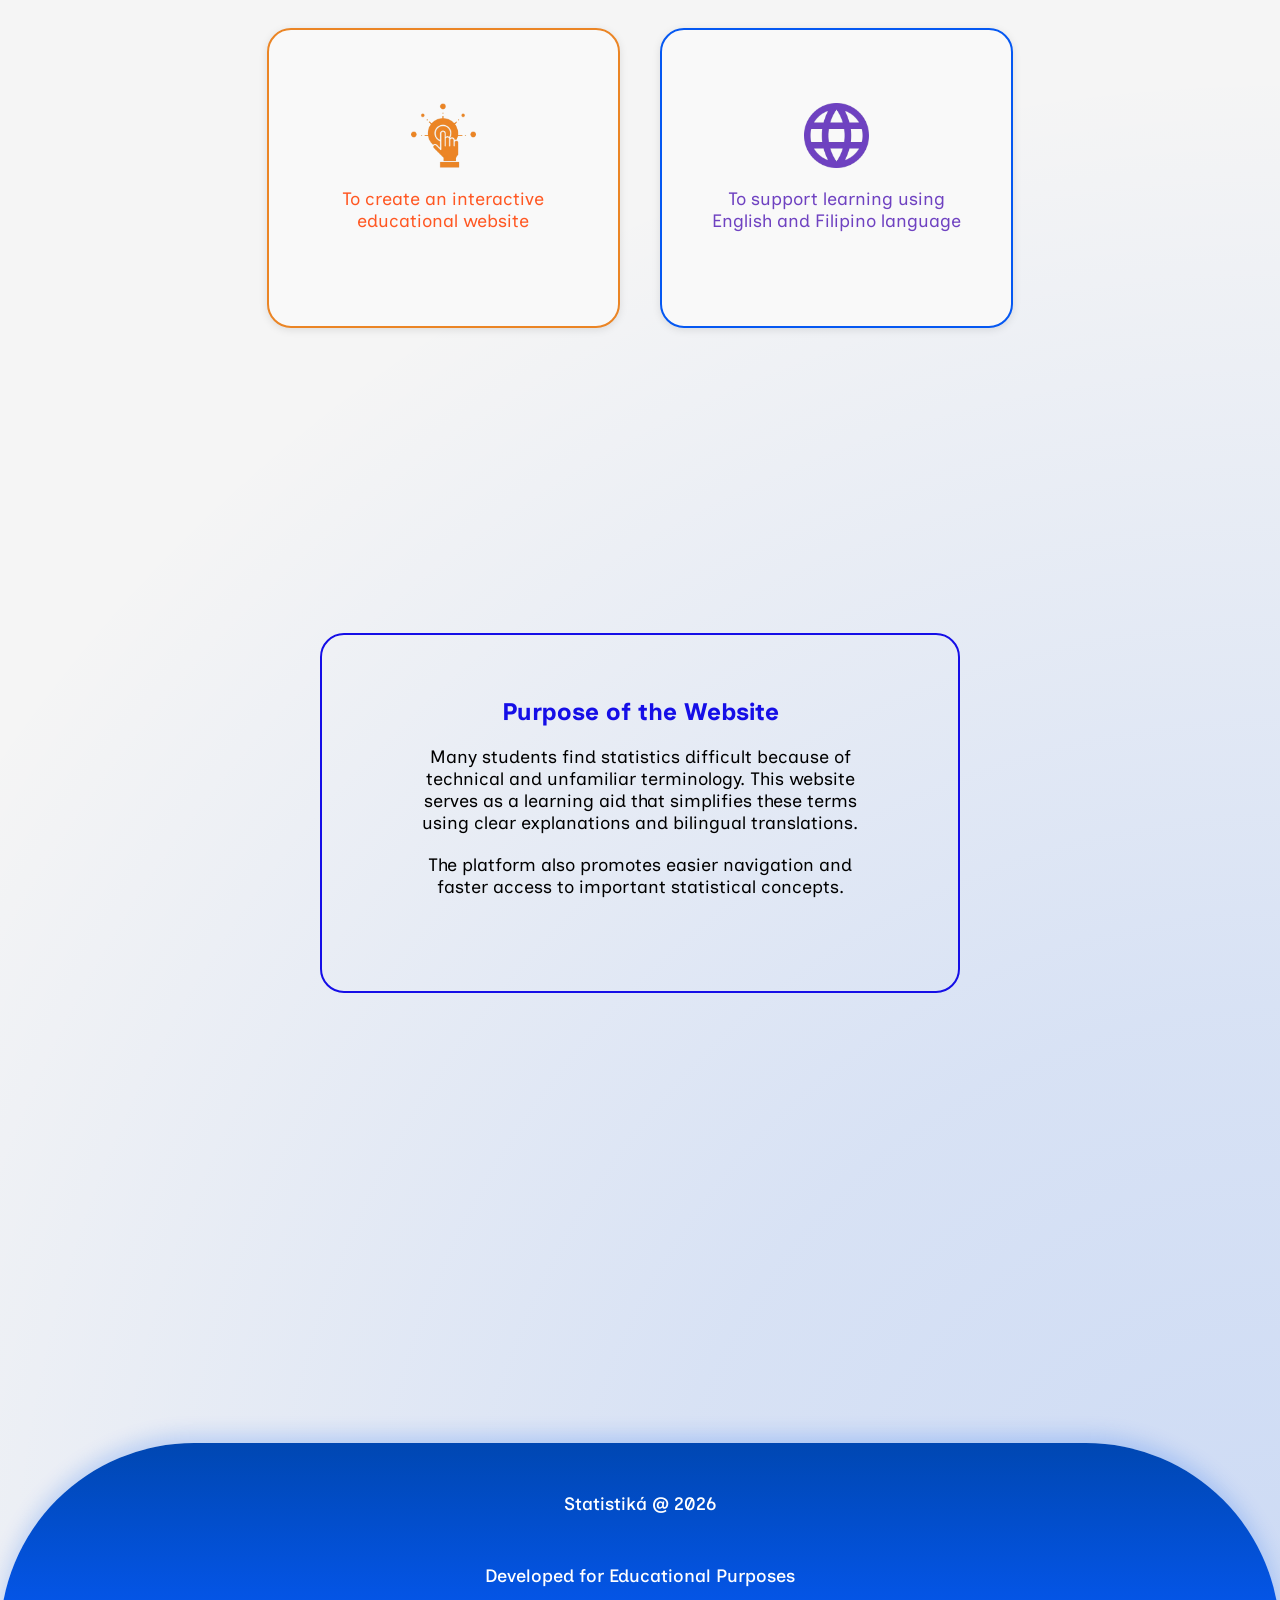
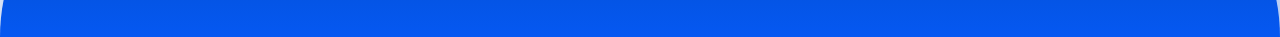
==== commit 43c980ed: "added animations for styling" ====
--- a/html/about.html
+++ b/html/about.html
@@ -11,44 +11,44 @@
     <nav class="navbar">
         <img src="/images/logo.png" alt="Logo">
 
-        <a href="home.html">Home</a>
+        <a href="/index.html">Home</a>
         <a href="dictionary.html">Dictionary</a>
         <a href="about.html" class="active">About</a>
     </nav>
     
     <img id="books-bg" src="/images/books-bg.png" alt="bookdesign">
-    <div class="about-demo">
+    <div class="about-demo animate-on-scroll slide-bottom">
         <h2>About Statistiká</h2>
         <p>Statistiká is a bilingual statistics dictionary website developed as a school project for educational purposes. The website aims to help students understand commonly used statistical and data science terms through simple English and Filipino definitions.</p>
         <p>The project was created to make learning statistics more accessible, understandable, and student-friendly through an interactive and organized web platform.</p>
     </div>
     <div class="objectives">
-        <h2>Objectives</h2>
+        <h2 class="animate-on-scroll slide-left">Objectives</h2>
         <div class="containers">
-            <div class="obj-cards" id="blue-card">
+            <div class="obj-cards animate-on-scroll slide-left" id="blue-card">
                 <img src="/images/icons/icon1.png" alt="icon">
                 <p>To provide bilingual definitions of statistical terms</p>
             </div>
-            <div class="obj-cards" id="green-card">
+            <div class="obj-cards animate-on-scroll slide-top" id="green-card">
                 <img src="/images/icons/icon2.png" alt="icon">
                 <p>To help students understand statistics more easily</p>
             </div>
-            <div class="obj-cards" id="yellow-card">
+            <div class="obj-cards animate-on-scroll slide-right" id="yellow-card">
                 <img src="/images/icons/icon3.png" alt="icon">
                 <p>To organize statistical concepts into categories</p>
             </div>
-            <div class="obj-cards" id="orange-card">
+            <div class="obj-cards animate-on-scroll slide-left" id="orange-card">
                 <img src="/images/icons/icon4.png" alt="icon">
                 <p>To create an interactive educational website</p>
             </div>
-            <div class="obj-cards" id="purple-card">
+            <div class="obj-cards animate-on-scroll slide-right" id="purple-card">
                 <img src="/images/icons/icon5.png" alt="icon">
                 <p>To support learning using English and Filipino language</p>
             </div>
         </div>
     </div>
 
-    <div class="purpose-card">
+    <div class="purpose-card animate-on-scroll slide-bottom">
         <h2>Purpose of the Website</h2>
         <p>Many students find statistics difficult because of <br>
            technical and unfamiliar terminology. This website <br>
@@ -62,5 +62,7 @@
         <p>Statistiká @ 2026</p>
         <p>Developed for Educational Purposes</p>
     </footer>
+
+    <script src="/js/script.js"></script>
 </body>
 </html>
--- a/css/style.css
+++ b/css/style.css
@@ -50,7 +50,7 @@
 h1 {
   text-align: center;
   margin: 30px 0;
-  margin-top: 17vh;
+  margin-top: 18vh;
   color: #333;
 }
 
@@ -130,6 +130,7 @@
   color: inherit;
   transition: transform 0.3s, box-shadow 0.3s;
   cursor: pointer;
+  animation: fadeInRight 0.8s ease-out;
 }
 
 .card:hover {
@@ -215,7 +216,8 @@
   box-shadow: 0 2px 8px rgba(0, 0, 0, 0.1);
   border: 1px solid rgba(5, 88, 242, 0.1);
   transition: all 0.3s ease;
-  margin-top: 17vh;
+  margin-top: 20vh;
+  animation: fadeInTop 0.6s ease-out;
 }
 
 #detail-container:hover {
@@ -364,7 +366,7 @@
   justify-content: space-between;
   padding: 40px 60px;
   gap: 40px;
-  margin-top: 14vh;
+  margin-top: 10vh;
 }
 
 .textarea {
@@ -374,6 +376,7 @@
   justify-content: center;
   align-items: flex-start;
   text-align: left;
+  animation: fadeInLeft 0.6s ease-out;
 }
 
 .imagearea {
@@ -381,6 +384,7 @@
   display: flex;
   align-items: center;
   justify-content: center;
+  animation: fadeInRight 0.6s ease-out;
 }
 
 .navbar {
@@ -388,7 +392,7 @@
   align-items: center;
   justify-content: center;
   gap: 30px;
-  padding: 15px 30px;
+  padding: 10px 30px;
   background: linear-gradient(135deg, #f8f9fa 0%, #e9ecef 100%);
   border-radius: 50px;
   margin: 20px auto;
@@ -433,7 +437,7 @@
   max-width: 100% !important;
   justify-content: center;
   gap: 50px;
-  padding: 25px 60px;
+  padding: 18px 60px;
   margin: 0 !important;
   background: linear-gradient(180deg, #0558F2 0%, #0047B2 100%);
   border-radius: 0 0 500px 500px;
@@ -680,6 +684,7 @@
     flex: 1;
     min-width: 250px;
     transition: all 0.3s ease;
+    animation: fadeInBottom 0.6s ease-out;
 }
 
 #green-card:hover {
@@ -698,6 +703,7 @@
     flex: 1;
     min-width: 250px;
     transition: all 0.3s ease;
+    animation: fadeInRight 0.6s ease-out;
 }
 
 #yellow-card:hover {
@@ -716,6 +722,7 @@
     flex: 1;
     min-width: 250px;
     transition: all 0.3s ease;
+    animation: fadeInLeft 0.6s ease-out;
 }
 
 #orange-card:hover {
@@ -734,6 +741,7 @@
     flex: 1;
     min-width: 250px;
     transition: all 0.3s ease;
+    animation: fadeInRight 0.6s ease-out;
 }
 
 #purple-card:hover {
@@ -1477,3 +1485,94 @@
     opacity: 0.05;
   }
 }
+
+.animate-on-scroll {
+    opacity: 0;          
+    transition: all 1.6s cubic-bezier(0.16, 1, 0.3, 1);
+}
+
+.animate-on-scroll.slide-left.visible {
+    opacity: 1;
+    transform: translateX(0);
+    transition: all 1.6s cubic-bezier(0.19, 1, 0.22, 1);
+    transition-delay: 0.1s;
+}
+
+.animate-on-scroll.slide-left {
+    transform: translateX(-120px);
+}
+
+.animate-on-scroll.slide-right.visible {
+    opacity: 1;
+    transform: translateX(0);
+    transition: all 1.6s cubic-bezier(0.19, 1, 0.22, 1);
+    transition-delay: 0.1s;
+}
+
+.animate-on-scroll.slide-right {
+    transform: translateX(120px); 
+}
+
+.animate-on-scroll.slide-top.visible {
+    opacity: 1;
+    transform: translateY(0);
+    transition: all 1.6s cubic-bezier(0.19, 1, 0.22, 1);
+    transition-delay: 0.1s;
+}
+
+.animate-on-scroll.slide-top {
+    transform: translateY(-120px);
+}
+
+.animate-on-scroll.slide-bottom.visible {
+    opacity: 1;
+    transform: translateY(0);
+    transition: all 1.6s cubic-bezier(0.19, 1, 0.22, 1);
+    transition-delay: 0.1s;
+}
+
+.animate-on-scroll.slide-bottom {
+    transform: translateY(120px);
+}
+
+.animate-on-scroll.fadein.visible {
+    opacity: 1;
+    transform: translateY(0);
+}
+
+.animate-on-scroll.fadein {
+    transform: translateY(60px);
+}
+
+@keyframes fadeInLeft {
+  from {
+    opacity: 0;
+    transform: translateX(-40px);
+  }
+  to {
+    opacity: 1;
+    transform: translateX(0);
+  }
+}
+
+@keyframes fadeInRight {
+  from {
+    opacity: 0;
+    transform: translateX(40px);
+  }
+  to {
+    opacity: 1;
+    transform: translateX(0);
+  }
+}
+
+@keyframes fadeInTop {
+  from {
+    opacity: 0;
+    transform: translateY(-40px);
+  }
+  to {
+    opacity: 1;
+    transform: translateY(0);
+  }
+}
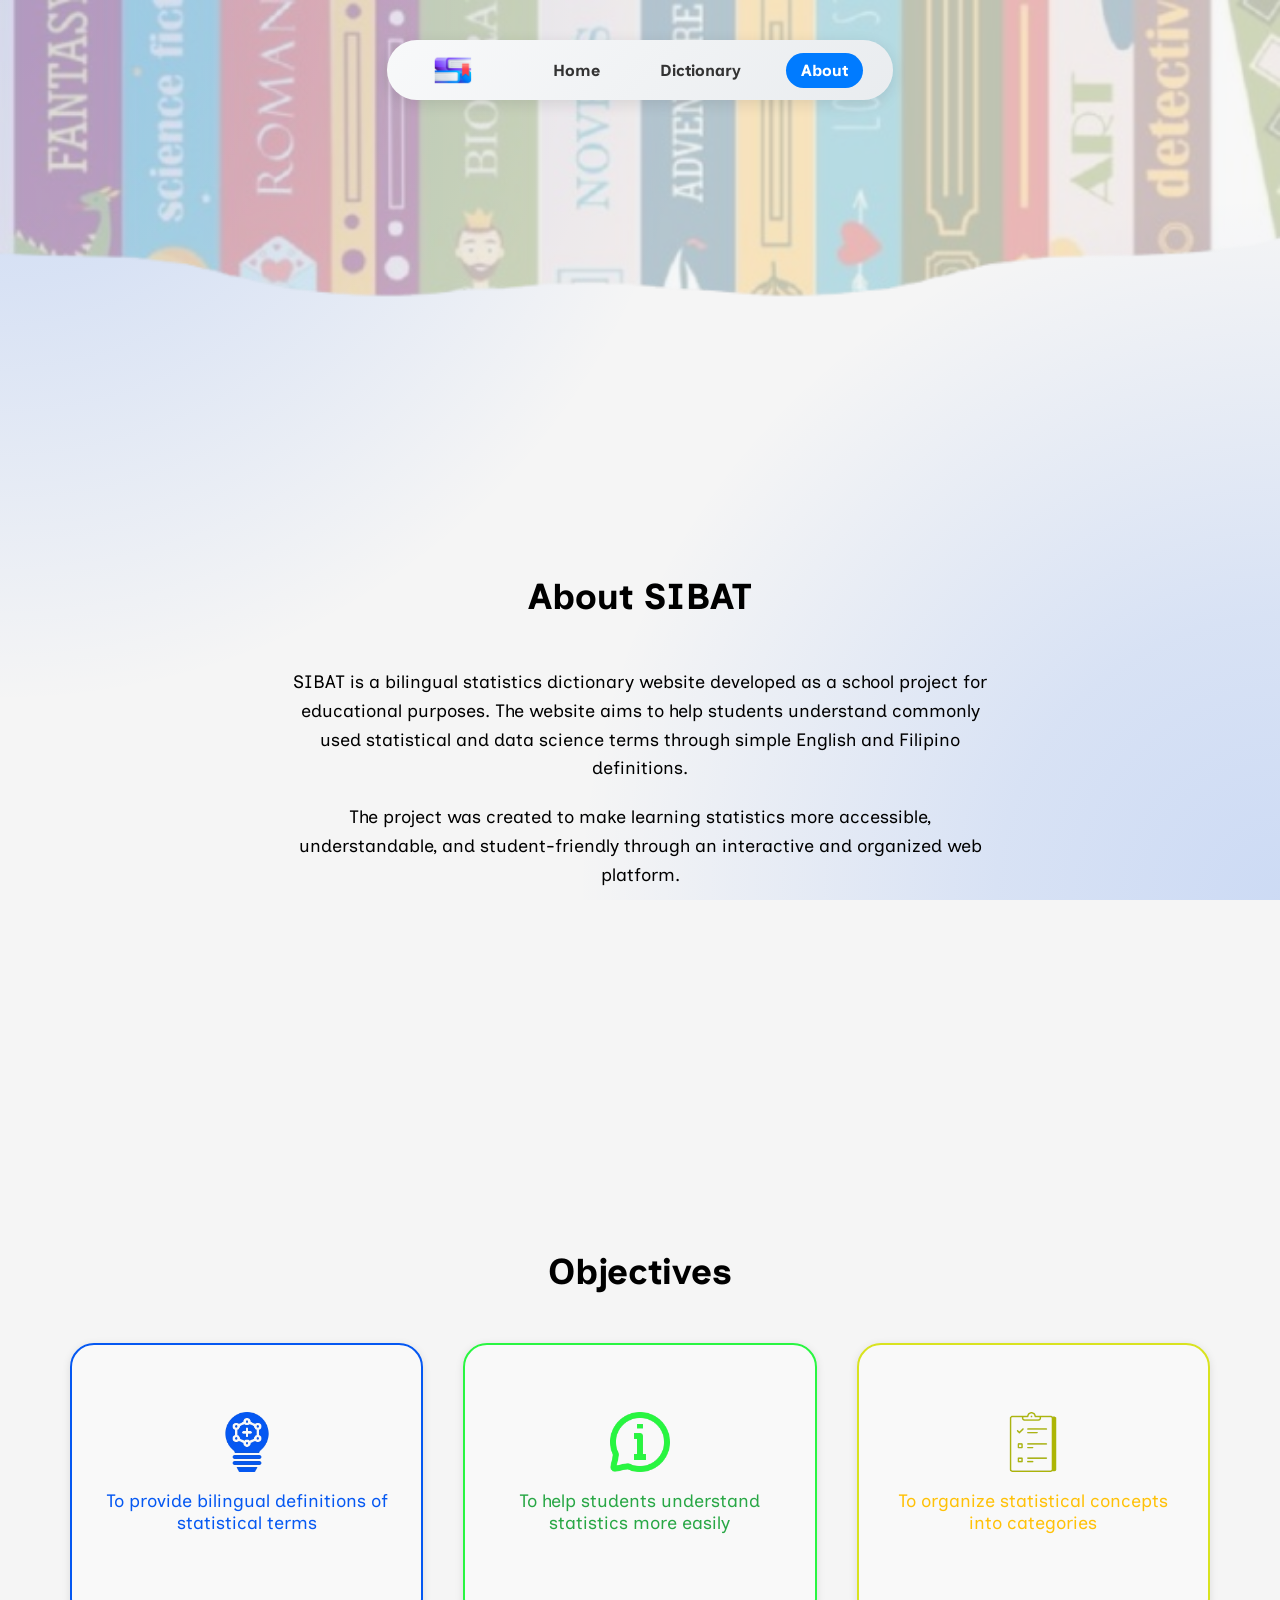
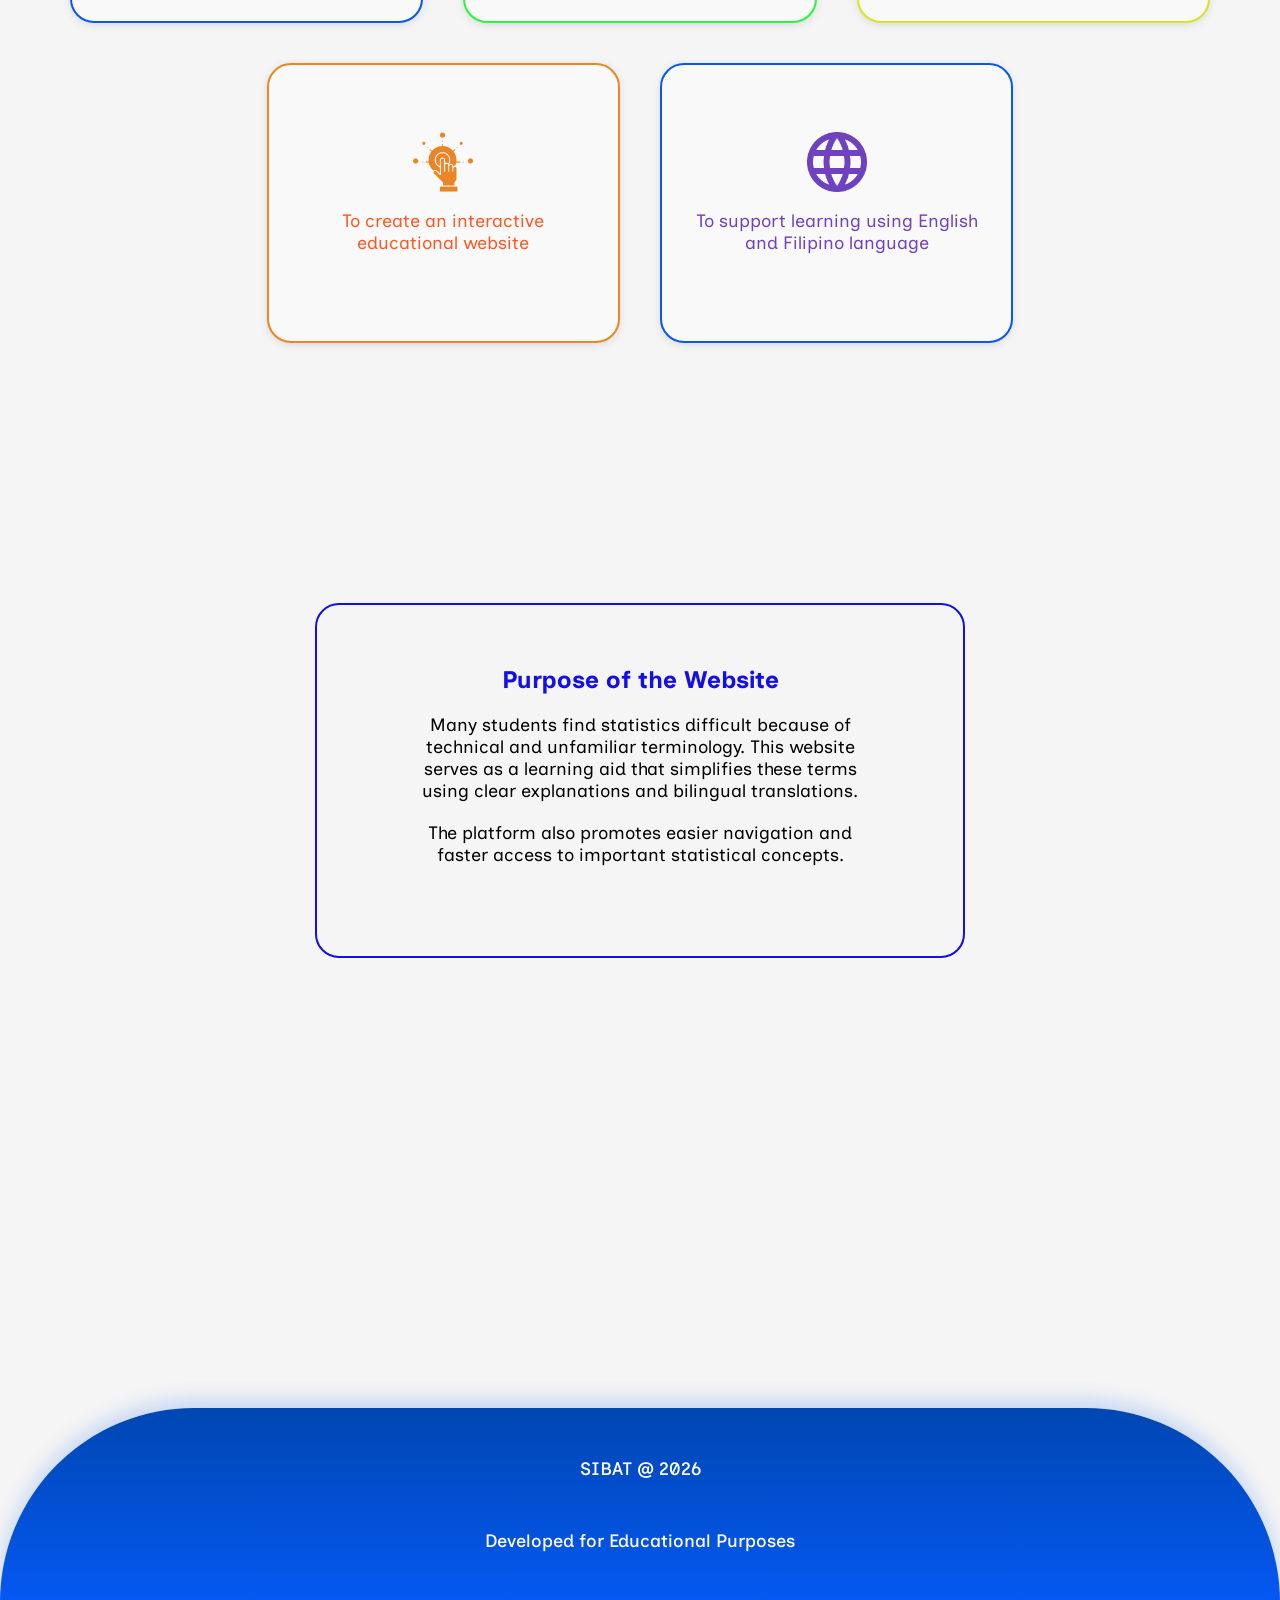
==== commit b214ffd1: "changed title name from Statistika to SIBAT" ====
--- a/html/about.html
+++ b/html/about.html
@@ -18,8 +18,8 @@
     
     <img id="books-bg" src="/images/books-bg.png" alt="bookdesign">
     <div class="about-demo animate-on-scroll slide-bottom">
-        <h2>About Statistiká</h2>
-        <p>Statistiká is a bilingual statistics dictionary website developed as a school project for educational purposes. The website aims to help students understand commonly used statistical and data science terms through simple English and Filipino definitions.</p>
+        <h2>About SIBAT</h2>
+        <p>SIBAT is a bilingual statistics dictionary website developed as a school project for educational purposes. The website aims to help students understand commonly used statistical and data science terms through simple English and Filipino definitions.</p>
         <p>The project was created to make learning statistics more accessible, understandable, and student-friendly through an interactive and organized web platform.</p>
     </div>
     <div class="objectives">
@@ -59,7 +59,7 @@
     </div>
 
     <footer class="footer"> 
-        <p>Statistiká @ 2026</p>
+        <p>SIBAT @ 2026</p>
         <p>Developed for Educational Purposes</p>
     </footer>
 
--- a/css/style.css
+++ b/css/style.css
@@ -9,7 +9,7 @@
   font-family: 'Inclusive-sans', sans-serif;
   background-color: #f5f5f5;
   color: #333;
-  min-height: 86vh;
+  min-height: 100vh;
   background-image:
       radial-gradient(circle at top left,
             rgba(5, 88, 242, 0.17) 0%,
@@ -23,6 +23,7 @@
   background-size: cover;
   background-repeat: no-repeat;
   background-position: center;
+  background-attachment: fixed;
 }
 
 /* Scrollbar Styling */
@@ -65,12 +66,12 @@
 
 .filterarea select,
 .filterarea input {
-  padding: 14px 18px;
+  padding: 12px 16px;
   border: 1px solid #ddd;
   border-radius: 24px;
   border-color: #007bff;
   font-size: 16px;
-  width: 250px;
+  width: 240px;
   transition: all 0.3s ease;
 }
 
@@ -123,7 +124,7 @@
 /* Card Styles */
 .card {
   background-color: rgba(37, 100, 235, 0.2);
-  padding: 35px;
+  padding: 30px;
   border-radius: 24px;
   box-shadow: 0 2px 8px rgba(0, 0, 0, 0.1);
   text-decoration: none;
@@ -167,16 +168,16 @@
 }
 
 .pagination button {
-  padding: 12px 16px;
+  padding: 10px 14px;
   border: 2px solid #0558F2;
   background-color: white;
   color: #0558F2;
   border-radius: 100px;
   cursor: pointer;
-  font-size: 15px;
+  font-size: 14px;
   font-weight: 600;
   transition: all 0.3s ease;
-  min-width: 44px;
+  min-width: 42px;
   text-align: center;
   box-shadow: 0 2px 4px rgba(5, 88, 242, 0.1);
 }
@@ -210,7 +211,7 @@
 #detail-container {
   max-width: 800px;
   margin: 30px auto;
-  padding: 30px;
+  padding: 35px;
   background-color: white;
   border-radius: 18px;
   box-shadow: 0 2px 8px rgba(0, 0, 0, 0.1);
@@ -280,7 +281,7 @@
 }
 
 #detail-container section {
-  margin: 30px 0;
+  margin: 25px 0;
   padding: 20px 0;
   border-bottom: 1px solid rgba(5, 88, 242, 0.1);
 }
@@ -304,7 +305,7 @@
 
 #detail-container section p,
 #detail-container section li {
-  line-height: 3.0;
+  line-height: 1.8;
   color: #000000;
 }
 
@@ -490,7 +491,7 @@
 }
  
 .learnmore {
-  padding: 15px 45px;
+  padding: 14px 40px;
   background: linear-gradient(135deg, #0558F2 0%, #03338C 100%);
   color: white;
   font-size: 16px;
@@ -499,13 +500,13 @@
   border-radius: 12px;
   cursor: pointer;
   transition: all 0.3s ease;
-  margin-top: 20px;
+  margin-top: 18px;
   box-shadow: 0 4px 15px rgba(5, 88, 242, 0.3);
 }
 
 .learnmore:hover {
   background: linear-gradient(135deg, #03338C 0%, #0558F2 100%);
-  transform: translateY(-2px);
+  transform: translateY(-5px);
   box-shadow: 0 6px 20px rgba(5, 88, 242, 0.4);
 }
 
@@ -562,8 +563,8 @@
 .about-demo {
   max-width: 800px;
   margin: 0px auto;
-  padding: 120px;
-  margin-top: 40vh;
+  padding: 80px 40px;
+  margin-top: 55vh;
 }
 
 .about-demo h2 {
@@ -632,11 +633,11 @@
     align-items: center;
     justify-content: center;
     box-sizing: border-box;
-    padding: 50px 35px;
+    padding: 40px 30px;
     background-color: #f9f9f9;
     border-radius: 24px;
     box-shadow: 0 2px 8px rgba(0, 0, 0, 0.1);
-    min-height: 300px;
+    min-height: 280px;
 }
 
 #orange-card, #purple-card {
@@ -647,9 +648,9 @@
 }
 
 .obj-cards img {
-    width: 65px;
+    width: 60px;
     height: auto;
-    margin-bottom: 20px;
+    margin-bottom: 18px;
 }
 
 .obj-cards p {
@@ -684,7 +685,6 @@
     flex: 1;
     min-width: 250px;
     transition: all 0.3s ease;
-    animation: fadeInBottom 0.6s ease-out;
 }
 
 #green-card:hover {
@@ -703,7 +703,6 @@
     flex: 1;
     min-width: 250px;
     transition: all 0.3s ease;
-    animation: fadeInRight 0.6s ease-out;
 }
 
 #yellow-card:hover {
@@ -722,7 +721,6 @@
     flex: 1;
     min-width: 250px;
     transition: all 0.3s ease;
-    animation: fadeInLeft 0.6s ease-out;
 }
 
 #orange-card:hover {
@@ -741,7 +739,6 @@
     flex: 1;
     min-width: 250px;
     transition: all 0.3s ease;
-    animation: fadeInRight 0.6s ease-out;
 }
 
 #purple-card:hover {
@@ -763,10 +760,11 @@
     flex-direction: column;
     justify-content: center;
     align-items: center;
-    min-height: 40vh;
-    width: 700px;
-    max-width: 50%;
-    margin: 25vh auto;
+    min-height: 35vh;
+    width: 650px;
+    max-width: 55%;
+    margin: 20vh auto;
+    padding: 40px;
 }
 
 .purpose-card:hover {
@@ -1535,15 +1533,6 @@
     transform: translateY(120px);
 }
 
-.animate-on-scroll.fadein.visible {
-    opacity: 1;
-    transform: translateY(0);
-}
-
-.animate-on-scroll.fadein {
-    transform: translateY(60px);
-}
-
 @keyframes fadeInLeft {
   from {
     opacity: 0;
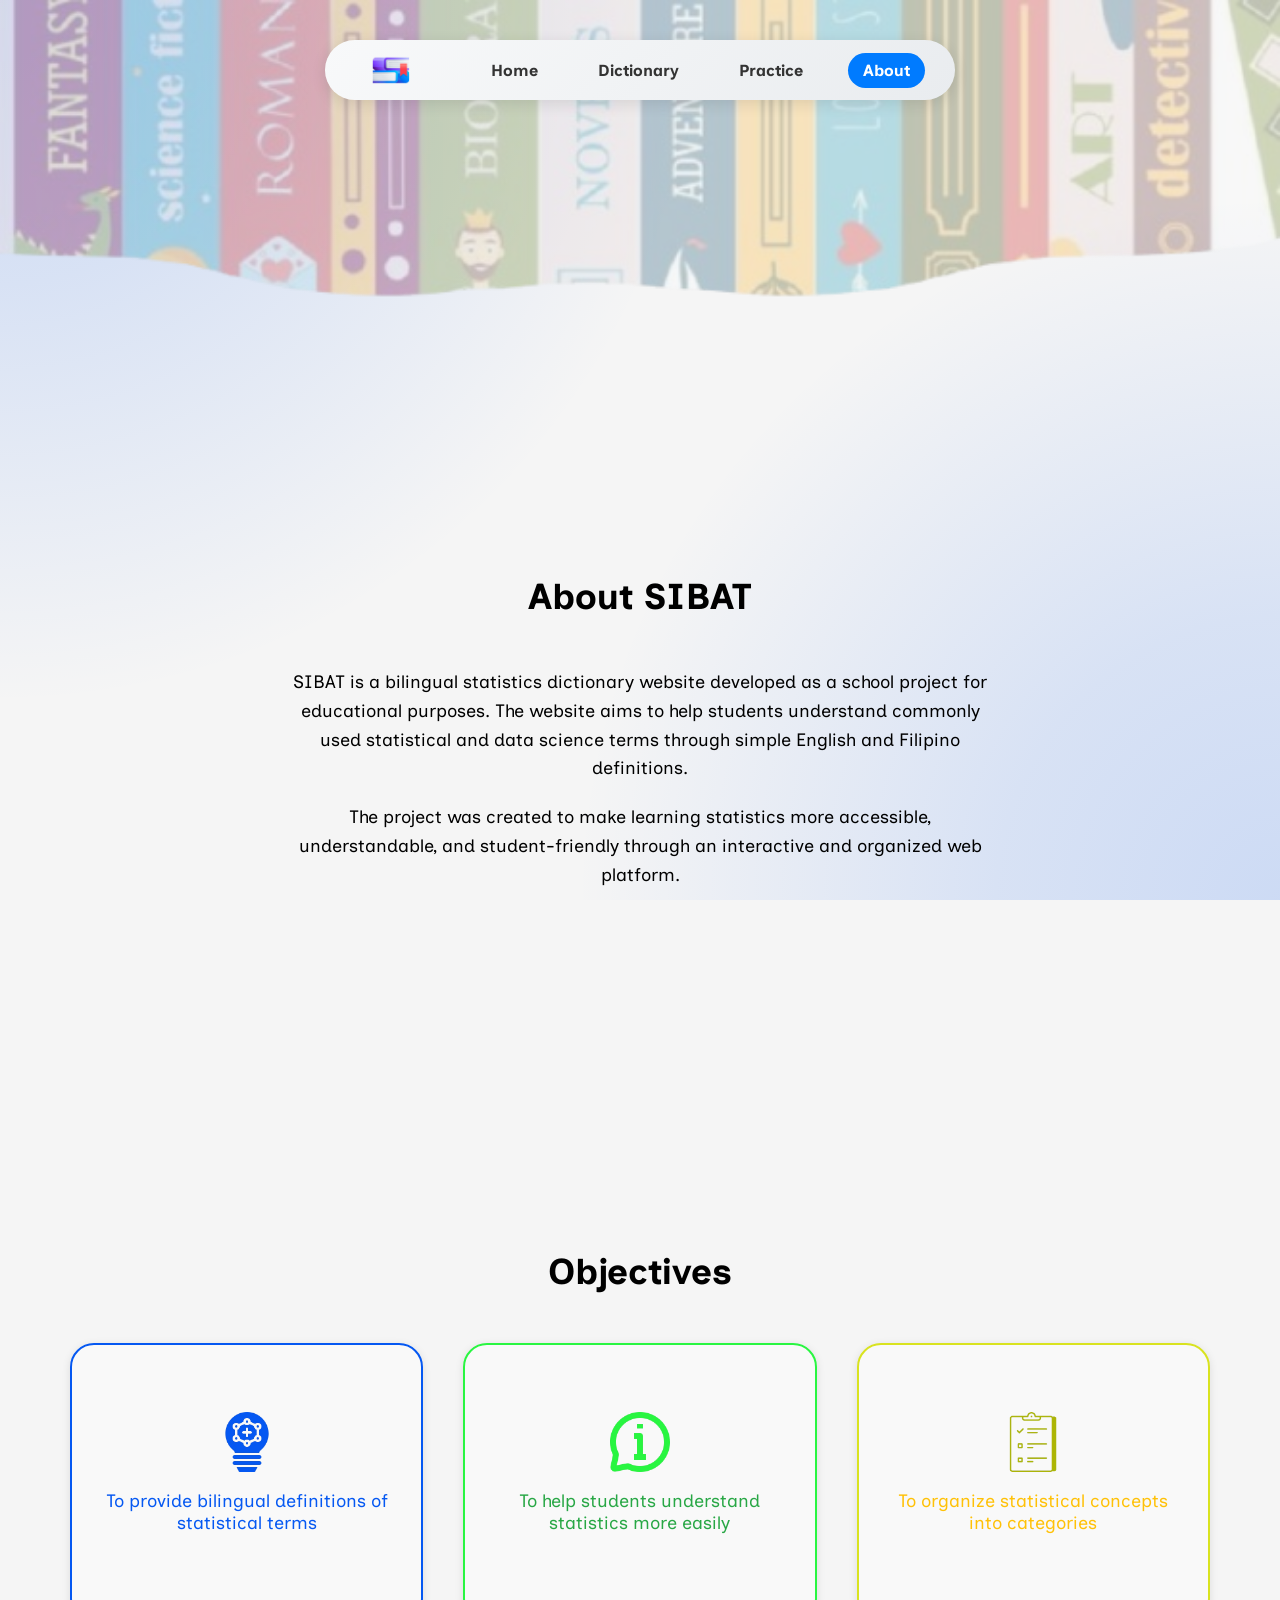
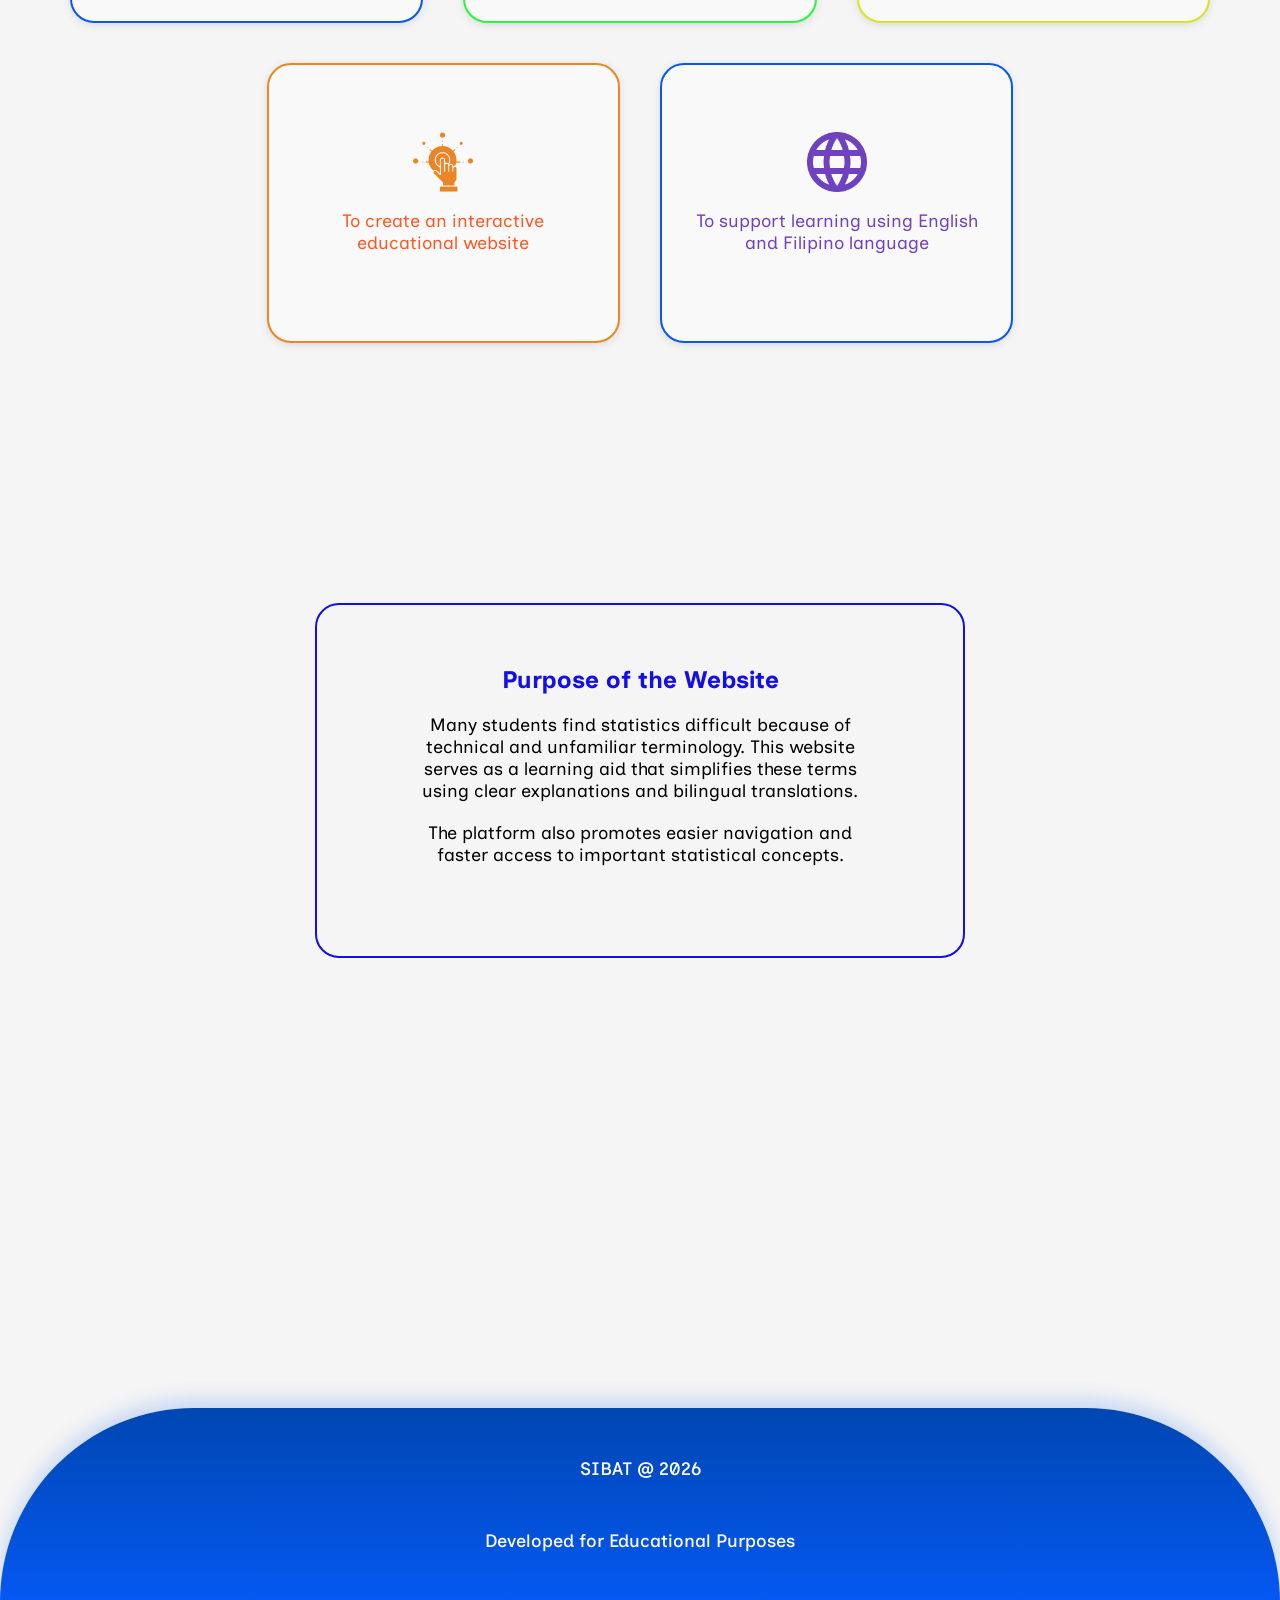
==== commit 1c9095b2: "set 'titles' into their respective pages" ====
--- a/html/about.html
+++ b/html/about.html
@@ -3,20 +3,21 @@
 <head>
     <meta charset="UTF-8">
     <meta name="viewport" content="width=device-width, initial-scale=1.0">
-    <title>Demo</title>
-    <link rel="stylesheet" href="/css/style.css">
+    <title>About SIBAT</title>
+    <link rel="stylesheet" href="../css/style.css">
     <link href="https://fonts.googleapis.com/css2?family=Inclusive-sans:wght@300;400;500;600;700&display=swap" rel="stylesheet">
 </head>
 <body>
     <nav class="navbar">
-        <img src="/images/logo.png" alt="Logo">
+        <img src="../images/logo.png" alt="Logo">
 
-        <a href="/index.html">Home</a>
+        <a href="../index.html">Home</a>
         <a href="dictionary.html">Dictionary</a>
+        <a href="quiz.html">Practice</a>
         <a href="about.html" class="active">About</a>
     </nav>
     
-    <img id="books-bg" src="/images/books-bg.png" alt="bookdesign">
+    <img id="books-bg" src="../images/books-bg.png" alt="bookdesign">
     <div class="about-demo animate-on-scroll slide-bottom">
         <h2>About SIBAT</h2>
         <p>SIBAT is a bilingual statistics dictionary website developed as a school project for educational purposes. The website aims to help students understand commonly used statistical and data science terms through simple English and Filipino definitions.</p>
@@ -26,23 +27,23 @@
         <h2 class="animate-on-scroll slide-left">Objectives</h2>
         <div class="containers">
             <div class="obj-cards animate-on-scroll slide-left" id="blue-card">
-                <img src="/images/icons/icon1.png" alt="icon">
+                <img src="../images/icons/icon1.png" alt="icon">
                 <p>To provide bilingual definitions of statistical terms</p>
             </div>
             <div class="obj-cards animate-on-scroll slide-top" id="green-card">
-                <img src="/images/icons/icon2.png" alt="icon">
+                <img src="../images/icons/icon2.png" alt="icon">
                 <p>To help students understand statistics more easily</p>
             </div>
             <div class="obj-cards animate-on-scroll slide-right" id="yellow-card">
-                <img src="/images/icons/icon3.png" alt="icon">
+                <img src="../images/icons/icon3.png" alt="icon">
                 <p>To organize statistical concepts into categories</p>
             </div>
             <div class="obj-cards animate-on-scroll slide-left" id="orange-card">
-                <img src="/images/icons/icon4.png" alt="icon">
+                <img src="../images/icons/icon4.png" alt="icon">
                 <p>To create an interactive educational website</p>
             </div>
             <div class="obj-cards animate-on-scroll slide-right" id="purple-card">
-                <img src="/images/icons/icon5.png" alt="icon">
+                <img src="../images/icons/icon5.png" alt="icon">
                 <p>To support learning using English and Filipino language</p>
             </div>
         </div>
--- a/css/style.css
+++ b/css/style.css
@@ -9,7 +9,7 @@
   font-family: 'Inclusive-sans', sans-serif;
   background-color: #f5f5f5;
   color: #333;
-  min-height: 100vh;
+  min-height: 80vh;
   background-image:
       radial-gradient(circle at top left,
             rgba(5, 88, 242, 0.17) 0%,
@@ -53,6 +53,10 @@
   margin: 30px 0;
   margin-top: 18vh;
   color: #333;
+}
+
+h1 + p {
+  text-align: center;
 }
 
 /* Filter Area */
@@ -550,6 +554,452 @@
   letter-spacing: 6%;
 }
 
+/* Quiz Page Styles */
+.quiz-mode-container {
+  display: flex;
+  justify-content: center;
+  gap: 30px;
+  padding: 40px 20px;
+  flex-wrap: wrap;
+}
+
+.quiz-mode-container a {
+  text-decoration: none;
+}
+
+.quiz-card {
+  padding: 40px;
+  border-radius: 12px;
+  text-align: center;
+  cursor: pointer;
+  transition: transform 0.3s ease, box-shadow 0.3s ease;
+  width: 100%;
+  max-width: 300px;
+  box-shadow: 0 4px 15px rgba(0, 0, 0, 0.1);
+  color: rgb(0, 0, 0);
+  border: 2px solid rgba(5, 88, 242, 0.8);
+  animation: fadeInBottom 0.6s ease-out;
+}
+
+.quiz-card:hover {
+  border: 2px solid #0558F2;
+  box-shadow: 0 4px 12px rgba(5, 88, 242, 0.8);
+  transform: translateY(-2px);
+  transition: all 0.3s ease;
+}
+
+.quiz-card h2 {
+  font-size: 28px;
+  margin: 0 0 10px 0;
+}
+
+.quiz-card p {
+  margin: 0;
+  font-size: 14px;
+  opacity: 0.9;
+}
+
+/* Flashcard Page */
+.flashcard-study-container {
+  max-width: 800px;
+  margin: 40px auto;
+  padding: 0 20px;
+  margin-top: 17vh;
+}
+
+.flashcard-navigation {
+  display: flex;
+  justify-content: space-between;
+  align-items: center;
+  margin-bottom: 30px;
+  gap: 20px;
+  padding: 20px;
+}
+
+.nav-arrow {
+  background: #f5f5f5;
+  color: #000000;
+  border: 2px solid #0558F2;
+  padding: 10px 20px;
+  border-radius: 18px;
+  cursor: pointer;
+  font-size: 14px;
+  transition: all 0.3s ease;
+  outline: none;
+  -webkit-tap-highlight-color: transparent;
+  white-space: nowrap;
+  width: 130px;
+  text-align: center;
+  flex: 0 0 130px;
+  margin: 0px auto;
+}
+
+.nav-arrow:hover:not(:disabled) {
+  background: #e8f0ff;
+  border-color: #0558F2;
+  box-shadow: 0 4px 12px rgba(5, 88, 242, 0.3);
+  transform: translateY(-2px);
+}
+
+.nav-arrow:disabled {
+  opacity: 0.5;
+  cursor: not-allowed;
+}
+
+.flashcard-progress {
+  text-align: center;
+  color: #0558F2;
+  font-weight: bold;
+  white-space: nowrap;
+}
+
+.flashcard-container {
+  perspective: 1000px;
+  margin: 0px auto;
+  padding: 0 20px;
+  height: 400px;
+  max-width: 600px;
+  transition: box-shadow 0.3s ease;
+  pointer-events: auto;
+}
+
+.flashcard-container.slide-out-left {
+  animation: slideOutLeft 0.4s ease-out forwards;
+}
+
+.flashcard-container.slide-in-right {
+  animation: slideInRight 0.4s ease-out forwards;
+}
+
+.flashcard-container.slide-out-right {
+  animation: slideOutRight 0.4s ease-out forwards;
+}
+
+.flashcard-container.slide-in-left {
+  animation: slideInLeft 0.4s ease-out forwards;
+}
+
+.flashcard-container:hover .flashcard-front,
+.flashcard-container:hover .flashcard-back {
+  box-shadow: 0 8px 25px rgba(5, 88, 242, 0.3);
+}
+
+.flashcard-inner {
+  position: relative;
+  width: 100%;
+  height: 100%;
+  transition: transform 0.6s;
+  transform-style: preserve-3d;
+}
+
+.flashcard-container.flipped .flashcard-inner {
+  transform: rotateY(180deg);
+}
+
+.flashcard-front,
+.flashcard-back {
+  position: absolute;
+  width: 100%;
+  height: 100%;
+  background:  #f5f5f5;
+  color: #0558F2;
+  border: 2px solid #0558F2;
+  border-radius: 18px;
+  display: flex;
+  flex-direction: column;
+  align-items: center;
+  justify-content: center;
+  padding: 40px;
+  box-sizing: border-box;
+  cursor: pointer;
+  transform-style: preserve-3d;
+  box-shadow: 0 4px 15px rgba(0, 0, 0, 0.2);
+  outline: none;
+  user-select: none;
+  backface-visibility: hidden;
+  top: 0;
+  left: 0;
+}
+
+.flashcard-back {
+  transform: rotateY(180deg);
+}
+
+.flashcard-inner:not(.flipped) .flashcard-back {
+  pointer-events: none;
+}
+
+.flashcard-inner.flipped .flashcard-front {
+  pointer-events: none;
+}
+
+.flashcard-content {
+  text-align: center;
+}
+
+.flashcard-content h2 {
+  margin: 0 0 1 0px 0;
+  font-size: 28px;
+}
+
+.flashcard-content h3 {
+  margin: 0  0 10px 0;
+}
+
+.flashcard-content h4 {
+  margin: 10px 0 5px 0;
+  font-size: 14px;  
+}
+
+.flashcard-content p {
+  margin: 5px  0;
+  font-size: 16 px;
+  color: #000000;
+}
+
+.flashcard-hint {
+  font-size: 12px;
+  opacity: 0.7; 
+  margin-top: 10px;
+  font-style: italic;
+  color: #000000;
+}
+
+.flip-hint {
+  position: absolute;
+  bottom: 20px; 
+  font-size: 12px ;
+  opacity: 0.9; 
+  color: #000000;
+}
+
+.flashcard-rating {
+  display: flex;  
+  justify-content: center;
+  gap: 20px;  
+  margin-top: 30px; 
+}
+
+.rating-btn {
+  padding: 12px 40px; 
+  border: none; 
+  border-radius: 8px; 
+  cursor: pointer;  
+  font-size: 16px;  
+  transition: all 0.3s ease;
+  outline: none;
+  -webkit-tap-highlight-color: transparent;
+}
+
+.good-btn {
+  background: #f5f5f5;
+  color: rgb(0, 0, 0); 
+  border: 2px solid #29F641;
+  border-radius: 18px;
+}
+
+.good-btn:hover {
+    border-color: #07d11f;
+    box-shadow: 0 4px 12px rgba(40, 167, 69, 0.763);
+    transform: translateY(-5px);
+}
+
+.good-btn.marked {
+  background: #29F641;
+  border: 2px solid #29F641;
+}
+
+.bad-btn {
+  background: #f5f5f5;
+  color: rgb(0, 0, 0);
+  border: 2px solid #6f42c1;
+  border-radius: 18px;
+}
+
+.bad-btn:hover {
+  border-color: #7f53c1;
+  box-shadow: 0 4px 12px rgba(111, 66, 193, 0.763);
+  transform: translateY(-5px);
+}
+
+.bad-btn.marked {
+  background: #6f42c1;  
+  border: 2px solid #fff  ; 
+}
+
+/* Multiple Choice Page */
+.quiz-content-wrapper {
+  max-width: 700px;
+  margin: 40px auto;
+  padding: 0 20px;
+  margin-top: 17vh;
+}
+
+.back-to-quiz-btn {
+  display: inline-block;
+  margin-bottom: 10px;
+  padding: 10px 20px;
+  background: #244bf7ca;
+  color: white;
+  text-decoration: none;
+  border-radius: 8px;
+  font-weight: 600;
+  transition: all 0.3s ease;
+  border: 2px solid transparent;
+}
+
+.back-to-quiz-btn:hover {
+  background: #1c3bec;
+  transform: translateX(-3px);
+  box-shadow: 0 4px 12px rgba(38, 72, 227, 0.4);
+}
+
+.quiz-container {
+  max-width: 700px;
+  padding: 20px;
+  background: white;
+  border-radius: 12px;
+  box-shadow: 0 4px 15px rgba(0, 0, 0, 0.1);
+  border: 2px solid #0558f2ca;
+  animation: fadeInRight 0.6s ease-out;
+}
+
+.question-number {
+  color: #3c5df0;
+  font-weight: bold;
+  margin-bottom: 10px;
+}
+
+.question {
+  font-size: 20px;
+  font-weight: 500;
+  margin: 20px 0;
+  color: #000000;
+}
+
+.options {
+  display: flex;
+  flex-direction: column;
+  gap: 12px;
+  margin: 30px 0;
+  }
+
+.option {
+  padding: 15px 20px;
+  border: 2px solid #0558f2ca;
+  background: white;
+  border-radius: 8px;
+  cursor: pointer;
+  transition: all 0.3s ease;
+  text-align: left;
+  font-size: 16px;
+}
+
+.option:nth-child(1) {
+  border-color: #1bd847;
+}
+
+.option:nth-child(2) {
+  border-color: #0558f2ca;
+}
+
+.option:nth-child(3) {
+  border-color: #ff7300;
+}
+
+.option:nth-child(4) {
+  border-color: #6219ea;
+}
+
+.option:nth-child(1):hover:not(:disabled) {
+  border-color: #07d11f;
+  box-shadow: 0 4px 12px rgba(40, 167, 69, 0.5);
+  transform: translateY(-5px);
+}
+
+.option:nth-child(2):hover:not(:disabled) {
+  border-color: #055fe8;
+  box-shadow: 0 4px 12px rgba(5, 88, 242, 0.5);
+  transform: translateY(-5px);
+}
+
+.option:nth-child(3):hover:not(:disabled) {
+  border-color: #ff7300;
+  box-shadow: 0 4px 12px rgba(255, 115, 0, 0.5);
+  transform: translateY(-5px);
+}
+
+.option:nth-child(4):hover:not(:disabled) {
+  border-color: #7f53c1;
+  box-shadow: 0 4px 12px rgba(127, 83, 193, 0.5);
+  transform: translateY(-5px);
+}
+
+.option.correct {
+  border-color: #28a745;
+  background: #d4edda;
+  color: #155724;
+}
+
+.option.incorrect {
+  border-color: #dc3545;
+  background: #f8d7da;
+  color: #721c24;
+}
+
+.option:disabled {
+  cursor: not-allowed;
+}
+
+.prev-btn {
+  padding: 12px 30px;
+  background: #fcfcfc;
+  color: rgb(0, 0, 0);
+  border: 2px solid #0558f2ca;
+  border-radius: 18px;
+  font-size: 16px;
+  cursor: pointer;
+  transition: background 0.3s ease;
+  width: 100%;
+}
+
+.prev-btn:hover:not(:disabled) {
+  border: 2px solid #0558F2;
+  box-shadow: 0 4px 12px rgba(5, 88, 242, 0.3);
+  transform: translateY(-2px);
+  transition: all 0.3s ease;
+}
+
+.prev-btn:disabled {
+  opacity: 0.5;
+  cursor: not-allowed;
+}
+
+.next-btn {
+  padding: 12px 30px;
+  background: #fcfcfc;
+  color: rgb(0, 0, 0);
+  border: 2px solid #0558f2ca;
+  border-radius: 18px;
+  font-size: 16px;
+  cursor: pointer;
+  transition: background 0.3s ease;
+  width: 100%;
+}
+
+.next-btn:hover:not(:disabled) {
+  border: 2px solid #0558F2;
+  box-shadow: 0 4px 12px rgba(5, 88, 242, 0.3);
+  transform: translateY(-2px);
+  transition: all 0.3s ease;
+}
+
+.next-btn:disabled {
+  opacity: 0.5;
+  cursor: not-allowed;
+}
+
+/* About Page */
 #books-bg {
   position: absolute;
   top: 0;
@@ -1564,4 +2014,59 @@
     opacity: 1;
     transform: translateY(0);
   }
+}
+
+@keyframes fadeInBottom {
+  from {
+    opacity: 0;
+    transform: translateY(40px);
+  }
+  to {
+    opacity: 1;
+    transform: translateY(0);
+  }
+}
+
+@keyframes slideOutLeft {
+  from {
+    opacity: 1;
+    transform: translateX(0);
+  }
+  to {
+    opacity: 0;
+    transform: translateX(-100px);
+  }
+}
+
+@keyframes slideInRight {
+  from {
+    opacity: 0;
+    transform: translateX(100px);
+  }
+  to {
+    opacity: 1;
+    transform: translateX(0);
+  }
+}
+
+@keyframes slideOutRight {
+  from {
+    opacity: 1;
+    transform: translateX(0);
+  }
+  to {
+    opacity: 0;
+    transform: translateX(100px);
+  }
+}
+
+@keyframes slideInLeft {
+  from {
+    opacity: 0;
+    transform: translateX(-100px);
+  }
+  to {
+    opacity: 1;
+    transform: translateX(0);
+  }
 }
